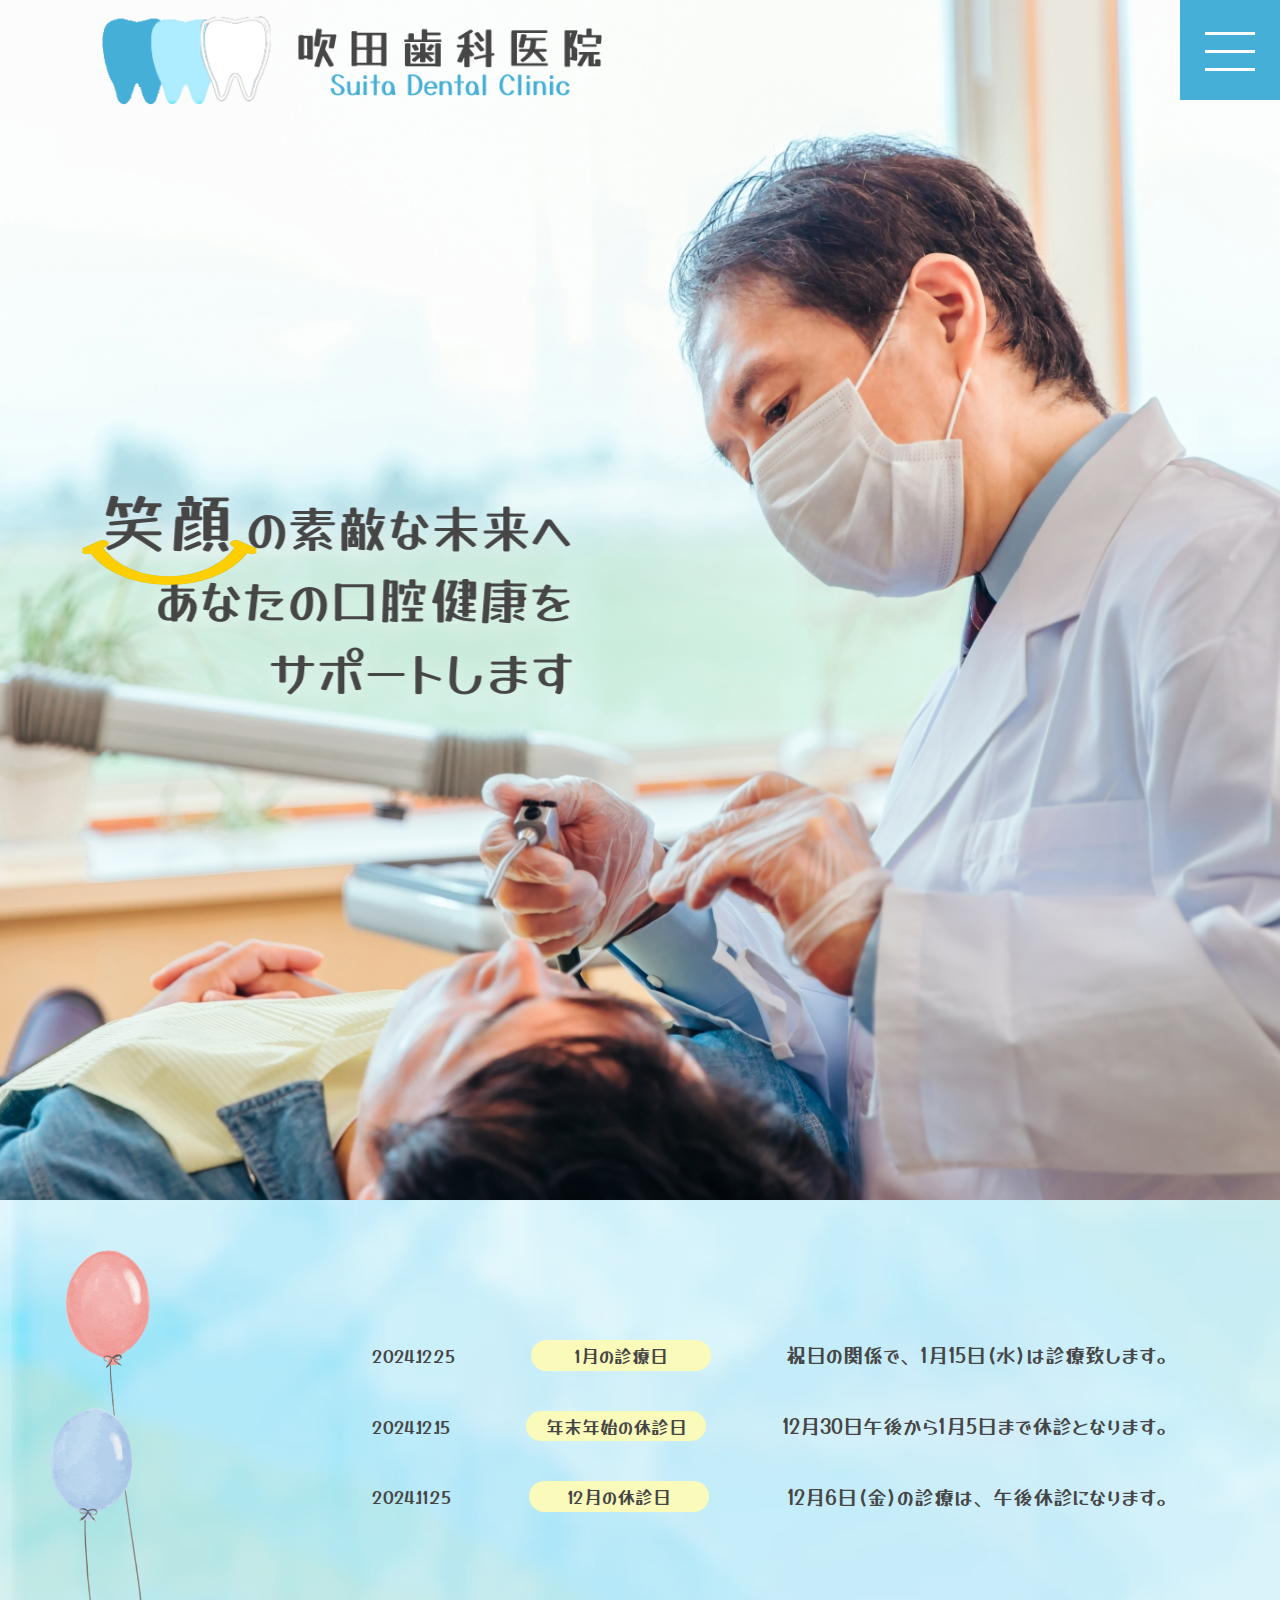
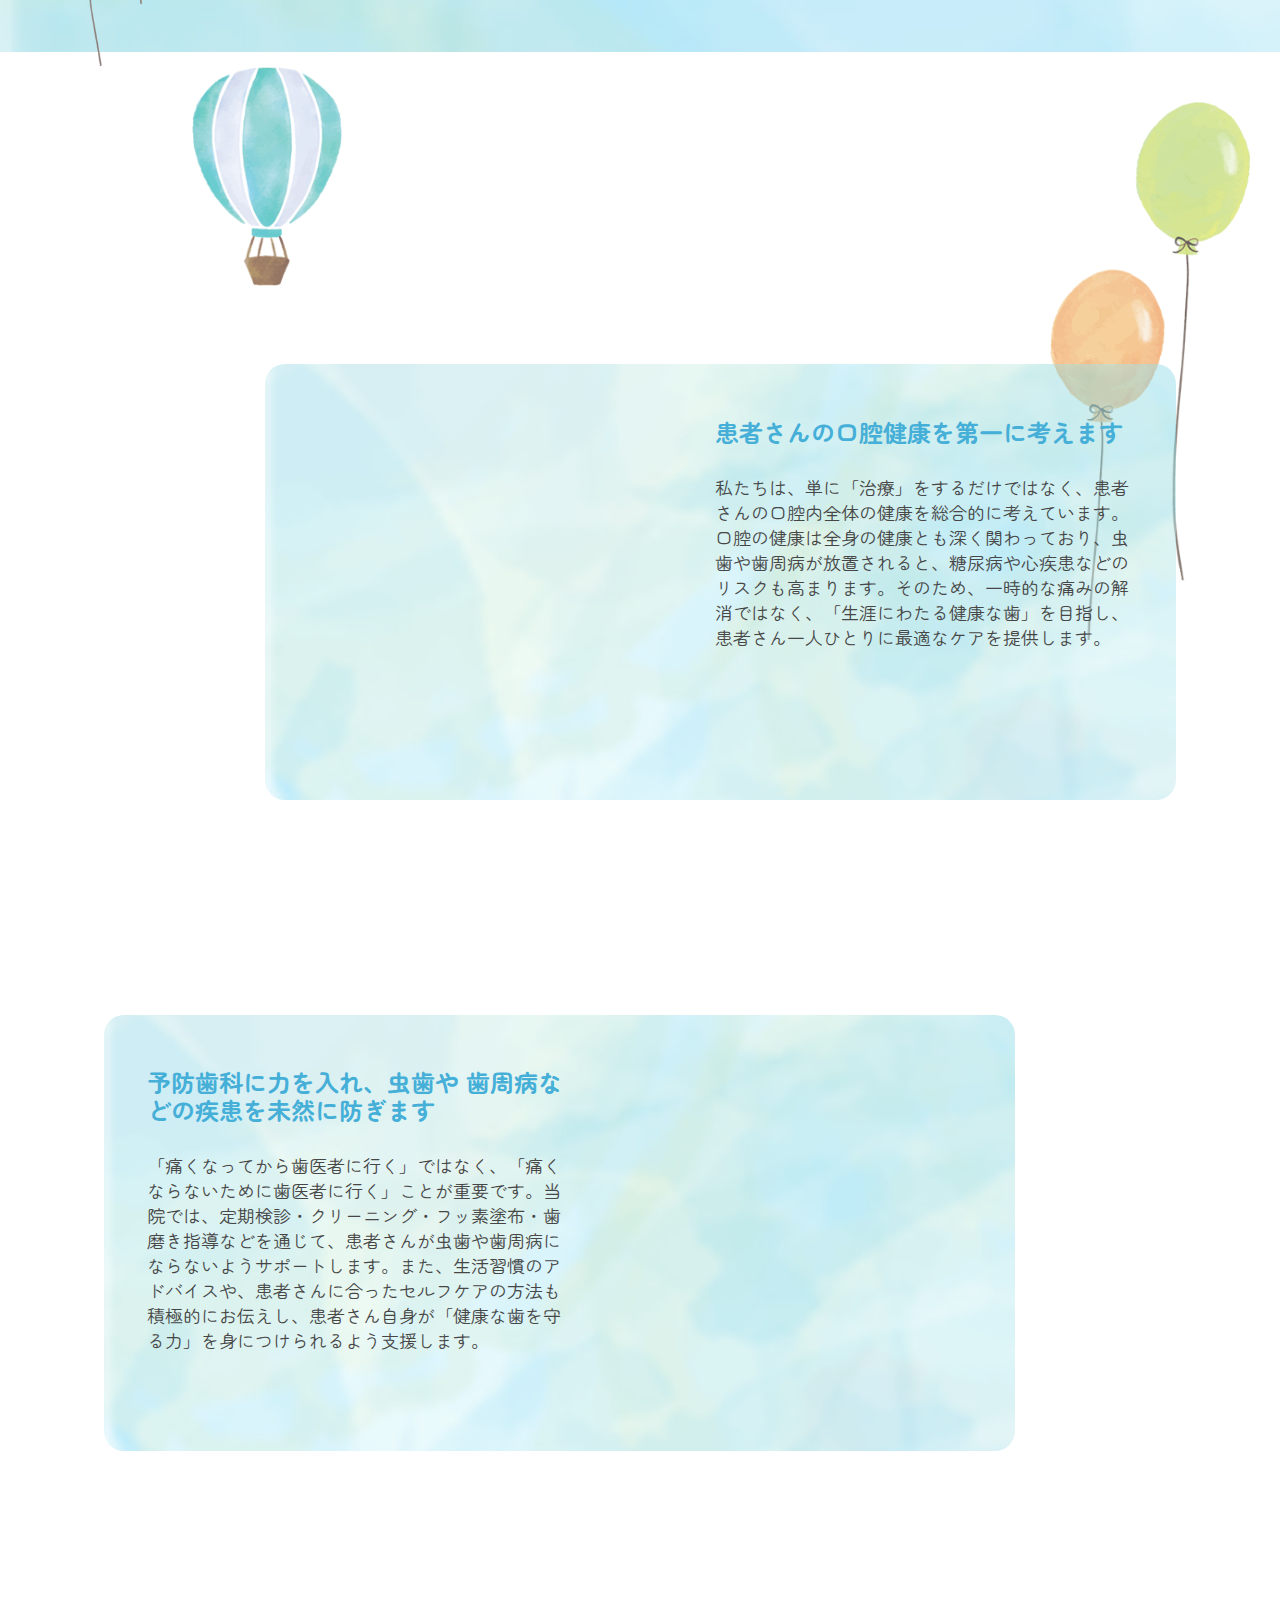
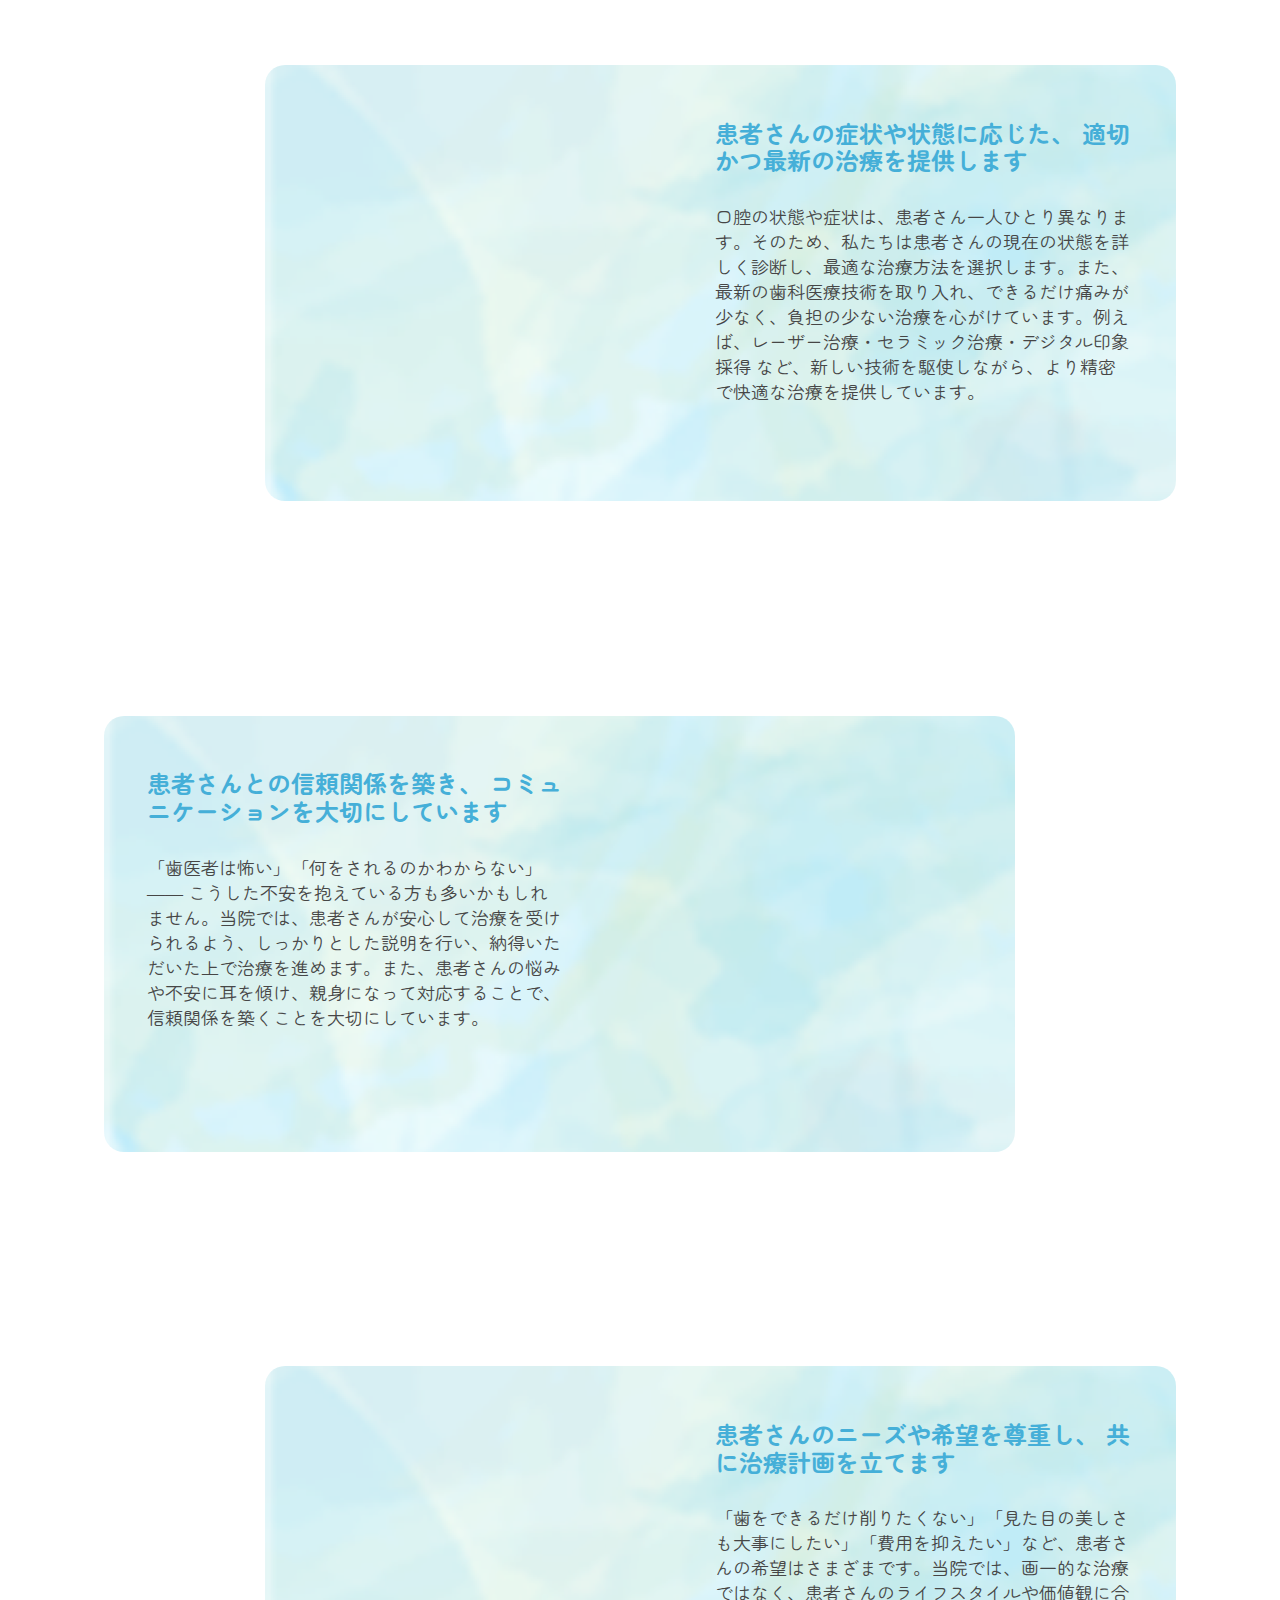
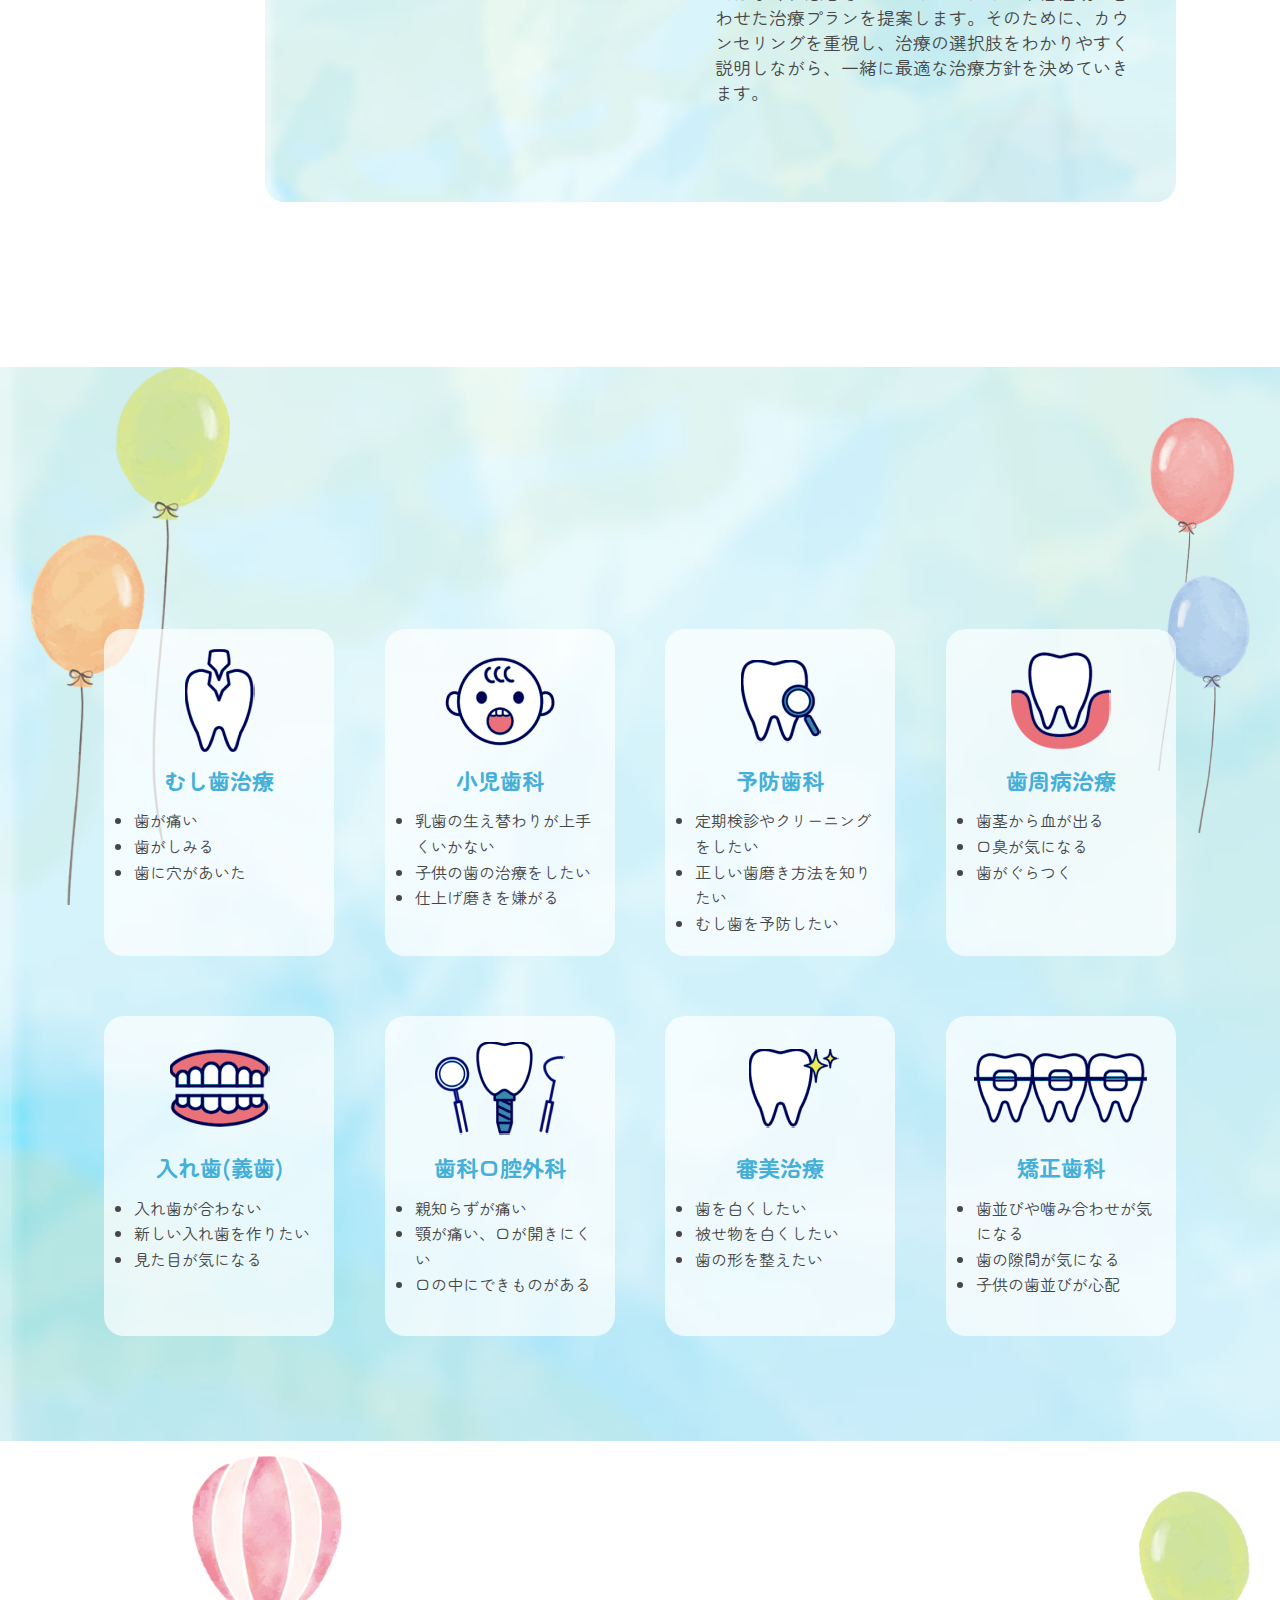
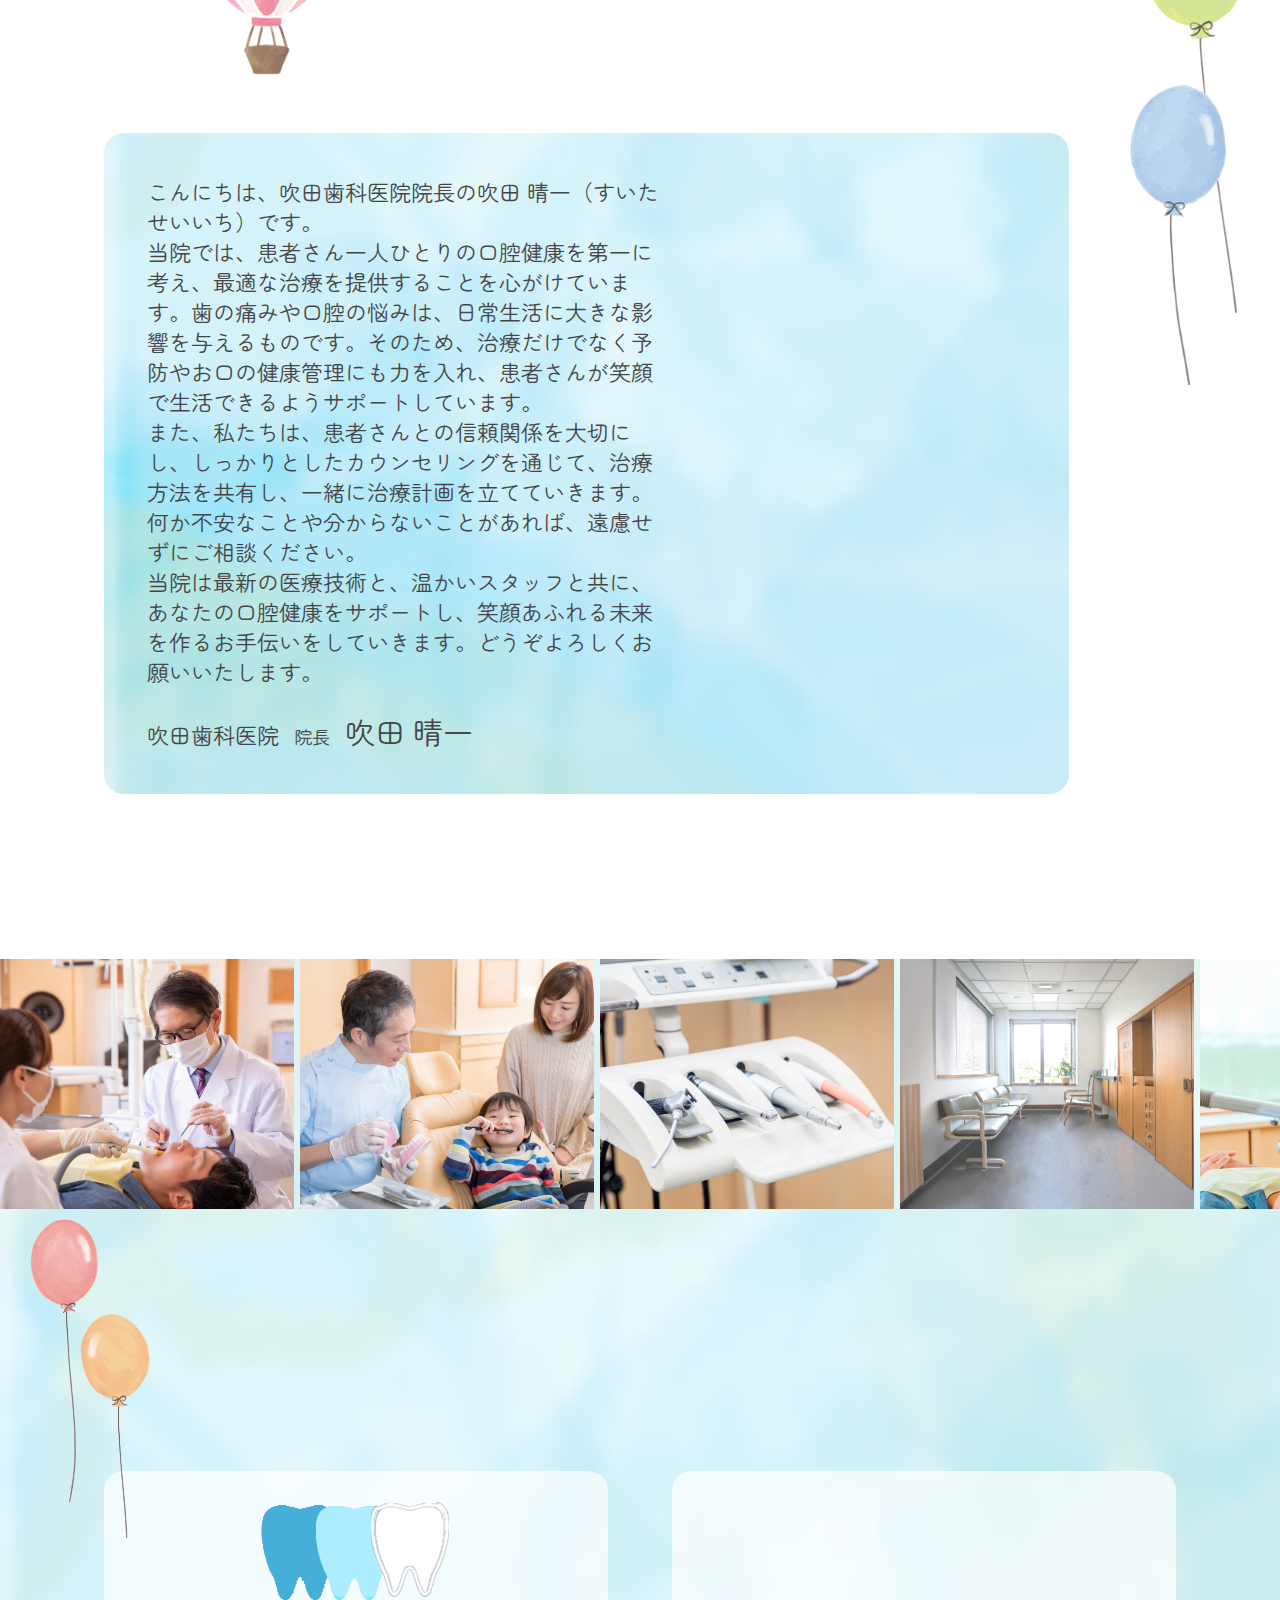
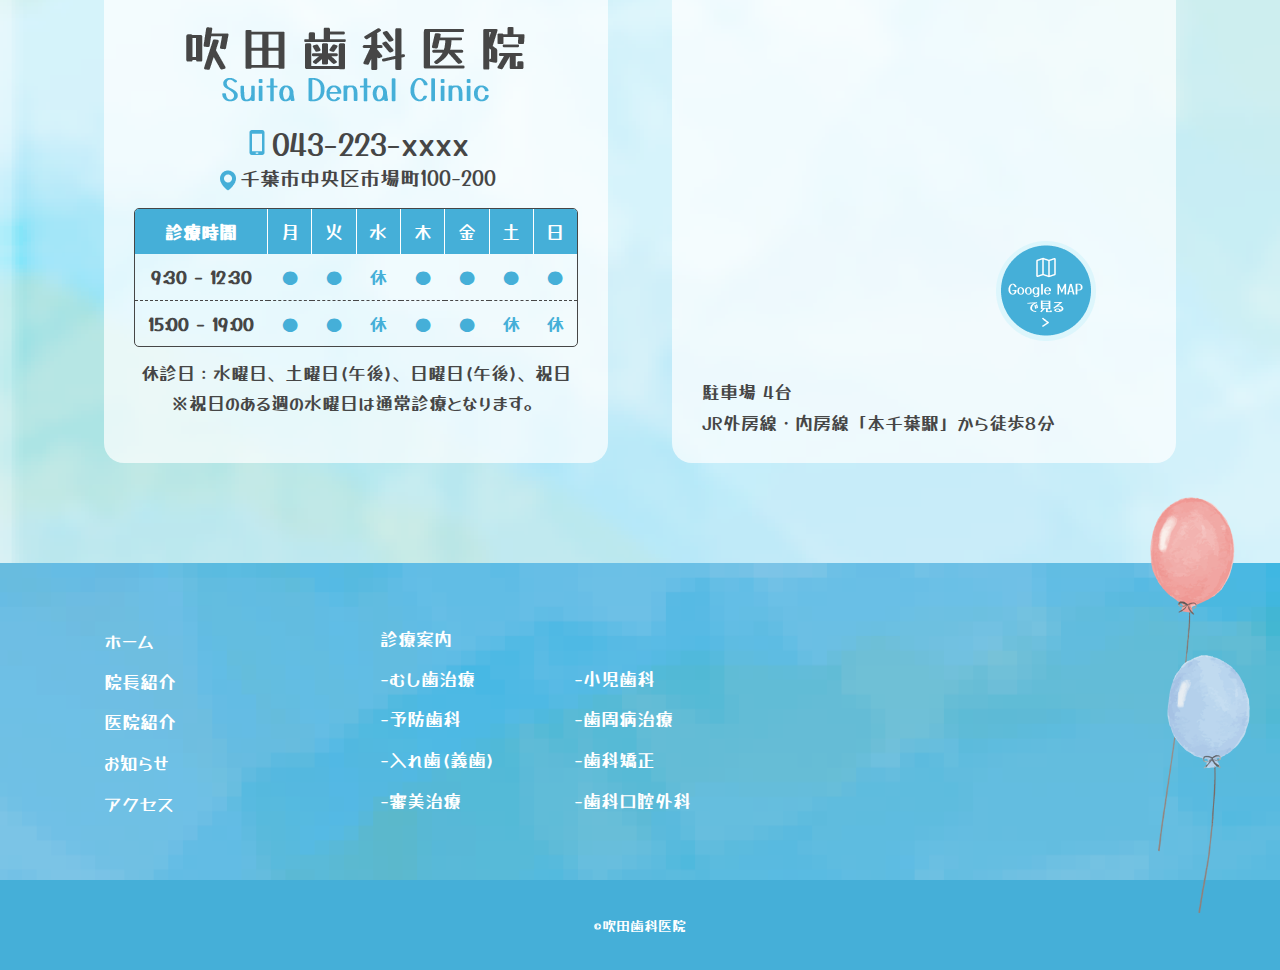
==== suita-dentalclinic_scss/index.html @ 87d57a5e "fist add" ====
<!DOCTYPE html>
<html lang="ja">
  <head>
    <meta charset="UTF-8" />
    <meta name="viewport" content="width=device-width, initial-scale=1.0" />
    <meta
      name="description"
      content="吹田歯科医院は千葉県千葉市中央区にある歯科医院です。皆様の「かかりつけ歯医者」として、患者様に寄り添った治療のご提供、丁寧な治療説明を心掛けております。予防にも力を入れておりますので、歯に関するお悩みをぜひご相談ください。"
    />
    <title>吹田歯科医院</title>
    <meta name="twitter:card" content="summary" />
    <meta name="twitter:site" content="@nuykmk" />
    <meta property="og:url" content="ページのURL" />
    <meta property="og:title" content="ページのタイトル" />
    <meta property="og:description" content="ページの説明文" />
    <meta property="og:image" content="画像のURL" />
    <link rel="shortcut icon" href="img/favicon.ico" />
    <link rel="preconnect" href="https://fonts.googleapis.com" />
    <link rel="preconnect" href="https://fonts.gstatic.com" crossorigin />
    <link
      href="https://fonts.googleapis.com/css2?family=Josefin+Sans:ital,wght@0,100..700;1,100..700&family=Noto+Sans+JP:wght@100..900&family=Roboto:ital,wdth,wght@0,75..100,100..900;1,75..100,100..900&family=Source+Code+Pro:ital,wght@0,200..900;1,200..900&family=Yusei+Magic&family=Zen+Maru+Gothic:wght@300;400;500;700;900&family=Zen+Old+Mincho:wght@400;500;600;700;900&display=swap"
      rel="stylesheet"
    />
    <link rel="stylesheet" href="css/reset.css" />
    <link rel="stylesheet" href="css/style.css" />
  </head>

  <body>
    <header id="header" class="header">
      <div class="slideshow__container">
        <div class="slide slide__1 active"></div>
        <div class="slide slide__2"></div>
        <div class="slide slide__3"></div>
        <div class="slide slide__4"></div>
        <!-- ナビゲーションメニュー -->
        <div class="header__nav">
          <h1 class="header__logo">
            <img src="img/mv_logo.png" alt="吹田歯科医院" />
          </h1>
          <nav class="menu">
            <button id="menu" class="header__menu">
              <img src="img/bgi_menu.png" alt="ナビゲーション開く" />
            </button>
            <div class="hamburger">
              <span></span>
              <span></span>
              <span></span>
            </div>
            <ul class="nav__list">
              <li>
                <a href="#header"
                  >ホーム
                  <p class="nav__lead">Home</p></a
                >
              </li>
              <li>
                <a href="#greeting"
                  >院長紹介
                  <p class="nav__lead">Doctor</p></a
                >
              </li>
              <li>
                <a href="#feature"
                  >医院紹介
                  <p class="nav__lead">Feature</p></a
                >
              </li>
              <li>
                <a href="#medical"
                  >診療案内
                  <p class="nav__lead">Medical</p></a
                >
              </li>
              <li>
                <a href="#news"
                  >お知らせ
                  <p class="nav__lead">News</p></a
                >
              </li>
              <li>
                <a href="#access"
                  >アクセス
                  <p class="nav__lead">Access</p></a
                >
              </li>
              <li>
                <a class="nav__tel" href="#access"
                  ><img
                    src="img/gridicons_phone_white.png"
                    alt=""
                  />043-223-xxxx</a
                >
              </li>
              <li>
                <a href="#access"
                  ><img
                    src="img/bxs_map_white.png"
                    alt=""
                  />千葉市中央区市場町100-200</a
                >
              </li>
            </ul>
          </nav>
        </div>
        <h2 class="catchphrase"><img src="img/mv_catchcopy.png" alt="" /></h2>
      </div>
    </header>
    <main class="main">
      <section id="news" class="news">
        <div class="news__contents wrapper flex__item">
          <div class="news__title scroll_fadein slideup">
            <h3 class="heading">News</h3>
            <p class="lead">お知らせ</p>
          </div>
          <ul class="news__list">
            <li>
              <span>2024.12.25</span>
              <em class="news__category">1月の診療日</em>
              <p class="news__text">
                祝日の関係で、1月15日(水)は診療致します。
              </p>
            </li>
            <li>
              <span>2024.12.15</span>
              <em class="news__category">年末年始の休診日</em>
              <p class="news__text">
                12月30日午後から1月5日まで休診となります。
              </p>
            </li>
            <li>
              <span>2024.11.25</span>
              <em class="news__category">12月の休診日</em>
              <p class="news__text">
                12月6日(金)の診療は、午後休診になります。
              </p>
            </li>
          </ul>
        </div>
        <div class="balloon balloon_1">
          <img src="img/balloon_7.png" alt="風船" />
        </div>
      </section>
      <!-- Feature -->
      <section id="feature" class="feature">
        <div class="feature__contents wrapper">
          <div class="title scroll_fadein slideup">
            <h3 class="heading">Feature</h3>
            <p class="lead">吹田歯科医院の特徴</p>
          </div>
          <div class="feature__item feature__item--left">
            <div class="feature__img scroll_fadein slideleft">
              <img src="img/feature_1.jpg" alt="" />
            </div>
            <div>
              <div class="feature__box">
                <h4 class="item__title">患者さんの口腔健康を第一に考えます</h4>
                <p class="item__text">
                  私たちは、単に「治療」をするだけではなく、患者さんの口腔内全体の健康を総合的に考えています。口腔の健康は全身の健康とも深く関わっており、虫歯や歯周病が放置されると、糖尿病や心疾患などのリスクも高まります。そのため、一時的な痛みの解消ではなく、「生涯にわたる健康な歯」を目指し、患者さん一人ひとりに最適なケアを提供します。
                </p>
              </div>
            </div>
          </div>
          <div class="feature__item feature__item--right">
            <div class="feature__img scroll_fadein slideright">
              <img src="img/feature_2.jpg" alt="" />
            </div>
            <div>
              <div class="feature__box feature__box--right">
                <h4 class="item__title">
                  予防歯科に力を入れ、虫歯や 歯周病などの疾患を未然に防ぎます
                </h4>
                <p class="item__text">
                  「痛くなってから歯医者に行く」ではなく、「痛くならないために歯医者に行く」ことが重要です。当院では、定期検診・クリーニング・フッ素塗布・歯磨き指導などを通じて、患者さんが虫歯や歯周病にならないようサポートします。また、生活習慣のアドバイスや、患者さんに合ったセルフケアの方法も積極的にお伝えし、患者さん自身が「健康な歯を守る力」を身につけられるよう支援します。
                </p>
              </div>
            </div>
          </div>
          <div class="feature__item feature__item--left">
            <div class="feature__img scroll_fadein slideleft">
              <img src="img/feature_3.jpg" alt="" />
            </div>
            <div>
              <div class="feature__box">
                <h4 class="item__title">
                  患者さんの症状や状態に応じた、 適切かつ最新の治療を提供します
                </h4>
                <p class="item__text">
                  口腔の状態や症状は、患者さん一人ひとり異なります。そのため、私たちは患者さんの現在の状態を詳しく診断し、最適な治療方法を選択します。また、最新の歯科医療技術を取り入れ、できるだけ痛みが少なく、負担の少ない治療を心がけています。例えば、レーザー治療・セラミック治療・デジタル印象採得
                  など、新しい技術を駆使しながら、より精密で快適な治療を提供しています。
                </p>
              </div>
            </div>
          </div>
          <div class="feature__item feature__item--right">
            <div class="feature__img scroll_fadein slideright">
              <img src="img/feature_4.jpg" alt="" />
            </div>
            <div>
              <div class="feature__box feature__box--right">
                <h4 class="item__title">
                  患者さんとの信頼関係を築き、
                  コミュニケーションを大切にしています
                </h4>
                <p class="item__text">
                  「歯医者は怖い」「何をされるのかわからない」――
                  こうした不安を抱えている方も多いかもしれません。当院では、患者さんが安心して治療を受けられるよう、しっかりとした説明を行い、納得いただいた上で治療を進めます。また、患者さんの悩みや不安に耳を傾け、親身になって対応することで、信頼関係を築くことを大切にしています。
                </p>
              </div>
            </div>
          </div>
          <div class="feature__item feature__item--left">
            <div class="feature__img scroll_fadein slideleft">
              <img src="img/feature_5.jpg" alt="" />
            </div>
            <div>
              <div class="feature__box">
                <h4 class="item__title">
                  患者さんのニーズや希望を尊重し、 共に治療計画を立てます
                </h4>
                <p class="item__text">
                  「歯をできるだけ削りたくない」「見た目の美しさも大事にしたい」「費用を抑えたい」など、患者さんの希望はさまざまです。当院では、画一的な治療ではなく、患者さんのライフスタイルや価値観に合わせた治療プランを提案します。そのために、カウンセリングを重視し、治療の選択肢をわかりやすく説明しながら、一緒に最適な治療方針を決めていきます。
                </p>
              </div>
            </div>
          </div>
        </div>
        <div class="balloon balloon_2">
          <img src="img/balloon_4.png" alt="風船" />
        </div>

        <div class="floating">
          <img src="img/balloon_3.png" alt="風船" />
        </div>
      </section>
      <!-- Medical -->
      <section id="medical" class="medical">
        <div class="medical__contents wrapper">
          <div class="title scroll_fadein slideup">
            <h3 class="heading">Medical</h3>
            <p class="lead">診療案内</p>
          </div>
          <ul class="medical__list">
            <li class="medical__item">
              <div class="medical__item__img">
                <img src="img/medical_icon_1.png" alt="" />
              </div>
              <h4 class="medical__item__title">むし歯治療</h4>
              <div class="medical__item__text">
                <ul class="medical__item__list">
                  <li>︎歯が痛い</li>
                  <li>歯がしみる</li>
                  <li>歯に穴があいた</li>
                </ul>
              </div>
            </li>
            <li class="medical__item">
              <div class="medical__item__img">
                <img src="img/medical_icon_2.png" alt="" />
              </div>
              <h4 class="medical__item__title">小児歯科</h4>
              <div class="medical__item__text">
                <ul class="medical__item__list">
                  <li>乳歯の生え替わりが上手くいかない</li>
                  <li>︎子供の歯の治療をしたい</li>
                  <li>仕上げ磨きを嫌がる</li>
                </ul>
              </div>
            </li>
            <li class="medical__item">
              <div class="medical__item__img">
                <img src="img/medical_icon_3.png" alt="" />
              </div>
              <h4 class="medical__item__title">予防歯科</h4>
              <div class="medical__item__text">
                <ul class="medical__item__list">
                  <li>定期検診やクリーニングをしたい</li>
                  <li>正しい歯磨き方法を知りたい</li>
                  <li>むし歯を予防したい</li>
                </ul>
              </div>
            </li>
            <li class="medical__item">
              <div class="medical__item__img">
                <img src="img/medical_icon_4.png" alt="" />
              </div>
              <h4 class="medical__item__title">歯周病治療</h4>
              <div class="medical__item__text">
                <ul class="medical__item__list">
                  <li>︎歯茎から血が出る</li>
                  <li>口臭が気になる</li>
                  <li>歯がぐらつく</li>
                </ul>
              </div>
            </li>
            <li class="medical__item">
              <div class="medical__item__img">
                <img src="img/medical_icon_5.png" alt="" />
              </div>
              <h4 class="medical__item__title">入れ歯(義歯)</h4>
              <div class="medical__item__text">
                <ul class="medical__item__list">
                  <li>︎入れ歯が合わない</li>
                  <li>新しい入れ歯を作りたい</li>
                  <li>見た目が気になる</li>
                </ul>
              </div>
            </li>
            <li class="medical__item">
              <div class="medical__item__img">
                <img src="img/medical_icon_6.png" alt="" />
              </div>
              <h4 class="medical__item__title">歯科口腔外科</h4>
              <div class="medical__item__text">
                <ul class="medical__item__list">
                  <li>︎親知らずが痛い</li>
                  <li>顎が痛い、口が開きにくい</li>
                  <li>口の中にできものがある</li>
                </ul>
              </div>
            </li>
            <li class="medical__item">
              <div class="medical__item__img">
                <img src="img/medical_icon_7.png" alt="" />
              </div>
              <h4 class="medical__item__title">審美治療</h4>
              <div class="medical__item__text">
                <ul class="medical__item__list">
                  <li>歯を白くしたい</li>
                  <li>被せ物を白くしたい</li>
                  <li>歯の形を整えたい</li>
                </ul>
              </div>
            </li>
            <li class="medical__item">
              <div class="medical__item__img">
                <img src="img/medical_icon_8.png" alt="" />
              </div>
              <h4 class="medical__item__title">矯正歯科</h4>
              <div class="medical__item__text">
                <ul class="medical__item__list">
                  <li>歯並びや噛み合わせが気になる</li>
                  <li>歯の隙間が気になる</li>
                  <li>子供の歯並びが心配</li>
                </ul>
              </div>
            </li>
          </ul>
        </div>
        <div class="balloon balloon_3">
          <img src="img/balloon_4.png" alt="風船" />
        </div>
        <div class="balloon balloon_4">
          <img src="img/balloon_5.png" alt="風船" />
        </div>
        <!-- <div class="balloon balloon_4_stop">
          <img src="img/balloon_5.png" alt="風船" />
        </div> -->
      </section>

      <!-- Greeting -->
      <section id="greeting" class="greeting">
        <div class="greeting__contents wrapper">
          <div class="title scroll_fadein slideup">
            <h3 class="heading">Greeting</h3>
            <p class="lead">ご挨拶</p>
          </div>
          <div class="greeting__item flex__item">
            <div>
              <div class="greeting__textbox">
                <p class="greeting__text">
                  こんにちは、吹田歯科医院院長の吹田
                  晴一（すいたせいいち）です。
                  <br />当院では、患者さん一人ひとりの口腔健康を第一に考え、最適な治療を提供することを心がけています。歯の痛みや口腔の悩みは、日常生活に大きな影響を与えるものです。そのため、治療だけでなく予防やお口の健康管理にも力を入れ、患者さんが笑顔で生活できるようサポートしています。<br />
                  また、私たちは、患者さんとの信頼関係を大切にし、しっかりとしたカウンセリングを通じて、治療方法を共有し、一緒に治療計画を立てていきます。何か不安なことや分からないことがあれば、遠慮せずにご相談ください。<br />
                  当院は最新の医療技術と、温かいスタッフと共に、あなたの口腔健康をサポートし、笑顔あふれる未来を作るお手伝いをしていきます。どうぞよろしくお願いいたします。
                </p>
                <p class="greeting__name">
                  <span class="greeting__name__clinic">吹田歯科医院</span
                  ><span class="greeting__name__carr">院長</span>吹田 晴一
                </p>
              </div>
            </div>

            <div class="greeting__img scroll_fadein slideright">
              <img src="img/doctor.jpg" alt="" />
            </div>
          </div>
        </div>

        <div class="balloon balloon_5">
          <img src="img/balloon_8.png" alt="風船" />
        </div>

        <div class="floating">
          <img src="img/balloon_2.png" alt="風船" />
        </div>
      </section>

      <!-- scroll -->
      <section id="scroll" class="scroll">
        <div class="scroll__container">
          <div class="scroll__item">
            <img src="img/feature_1.jpg" alt="Slide 1" />
          </div>
          <div class="scroll__item">
            <img src="img/feature_2.jpg" alt="Slide 2" />
          </div>
          <div class="scroll__item">
            <img src="img/feature_3.jpg" alt="Slide 3" />
          </div>
          <div class="scroll__item">
            <img src="img/mv_waiting-room.jpg" alt="Slide 4" />
          </div>
          <div class="scroll__item">
            <img src="img/feature_4.jpg" alt="Slide 5" />
          </div>
          <div class="scroll__item">
            <img src="img/feature_5.jpg" alt="Slide 6" />
          </div>

          <div class="scroll__item">
            <img src="img/feature_1.jpg" alt="Slide 1" />
          </div>
          <div class="scroll__item">
            <img src="img/feature_2.jpg" alt="Slide 2" />
          </div>
          <div class="scroll__item">
            <img src="img/feature_3.jpg" alt="Slide 3" />
          </div>
          <div class="scroll__item">
            <img src="img/mv_waiting-room.jpg" alt="Slide 4" />
          </div>
          <div class="scroll__item">
            <img src="img/feature_4.jpg" alt="Slide 5" />
          </div>
          <div class="scroll__item">
            <img src="img/feature_5.jpg" alt="Slide 6" />
          </div>
        </div>
      </section>

      <!-- Access -->
      <section id="access" class="access">
        <div class="access__contents wrapper">
          <div class="title scroll_fadein slideup">
            <h3 class="heading">Access</h3>
            <p class="lead">アクセス</p>
          </div>
          <div class="access__flex flex__item">
            <div class="access__item__left">
              <div class="access__logo">
                <img src="img/access_logo.png" alt="ロゴ" />
              </div>
              <address class="access__address">
                <p class="tel">
                  <img src="img/gridicons_phone.png" alt="" />043-223-xxxx
                </p>
                <p class="address">
                  <img src="img/bxs_map.png" alt="" />千葉市中央区市場町100-200
                </p>
              </address>
              <div class="schedule">
                <div class="schedule__contents">
                  <div class="table__wrapper">
                    <table class="schedule__table">
                      <tbody>
                        <tr>
                          <th>診療時間</th>
                          <td>月</td>
                          <td>火</td>
                          <td>水</td>
                          <td>木</td>
                          <td>金</td>
                          <td>土</td>
                          <td>日</td>
                        </tr>
                        <tr>
                          <th>9:30 - 12:30</th>
                          <td>●</td>
                          <td>●</td>
                          <td>休</td>
                          <td>●</td>
                          <td>●</td>
                          <td>●</td>
                          <td>●</td>
                        </tr>
                        <tr>
                          <th>15:00 - 19:00</th>
                          <td>●</td>
                          <td>●</td>
                          <td>休</td>
                          <td>●</td>
                          <td>●</td>
                          <td>休</td>
                          <td>休</td>
                        </tr>
                      </tbody>
                    </table>
                  </div>
                  <div class="schedule__note">
                    <p>休診日：水曜日、土曜日(午後)、日曜日(午後)、祝日</p>
                    <p>※祝日のある週の水曜日は通常診療となります。</p>
                  </div>
                </div>
              </div>
            </div>
            <div class="access__item__right">
              <div class="access__mapArea">
                <div class="access__map">
                  <iframe
                    src="https://www.google.com/maps/embed?pb=!1m18!1m12!1m3!1d1621.9729880771342!2d140.12400695470623!3d35.60439918133789!2m3!1f0!2f0!3f0!3m2!1i1024!2i768!4f13.1!3m3!1m2!1s0x60229b34320c1583%3A0x5efc7579c49b9929!2z44CSMjYwLTA4NTUg5Y2D6JGJ55yM5Y2D6JGJ5biC5Lit5aSu5Yy65biC5aC055S677yZ4oiS77yR77yY!5e0!3m2!1sja!2sjp!4v1739325968442!5m2!1sja!2sjp"
                    width="490"
                    height="450"
                    style="border: 0"
                    allowfullscreen=""
                    loading="lazy"
                    referrerpolicy="no-referrer-when-downgrade"
                  ></iframe>
                </div>
                <div class="access__map__btn">
                  <a href="https://maps.app.goo.gl/w9WUBMceiUctBLUJ7">
                    <img src="img/map_btn.png" alt="" />
                  </a>
                </div>
              </div>
              <ul class="access__guide">
                <li>駐車場 4台</li>
                <li>JR外房線・内房線「本千葉駅」から徒歩8分</li>
              </ul>
            </div>
          </div>
        </div>

        <div class="balloon balloon_6">
          <img src="img/balloon_9.png" alt="風船" />
        </div>
        <div class="balloon balloon_7">
          <img src="img/balloon_5.png" alt="風船" />
        </div>
      </section>
    </main>

    <!-- footer -->
    <footer id="footer" class="footer">
      <div class="footer__nav">
        <div class="wrapper">
          <div class="footer__flex__item flex__item">
            <ul class="footer__nav__left">
              <li>
                <a href="#header">ホーム</a>
              </li>
              <li>
                <a href="#greeting">院長紹介</a>
              </li>
              <li>
                <a href="#feature">医院紹介</a>
              </li>
              <li>
                <a href="#news">お知らせ</a>
              </li>
              <li>
                <a href="#access">アクセス</a>
              </li>
            </ul>

            <ul class="footer__nav__medical">
              <li class="footer__nav__medical_item">
                <p>
                  <a href="#medical">診療案内</a>
                </p>
                <ul class="footer__nav__medical__list">
                  <li>
                    <a href="#medical">-むし歯治療</a>
                  </li>
                  <li>
                    <a href="#medical">-小児歯科</a>
                  </li>

                  <li>
                    <a href="#medical">-予防歯科</a>
                  </li>
                  <li>
                    <a href="#medical">-歯周病治療</a>
                  </li>
                  <li>
                    <a href="#medical">-入れ歯(義歯)</a>
                  </li>
                  <li>
                    <a href="#medical">-歯科矯正</a>
                  </li>
                  <li>
                    <a href="#medical">-審美治療</a>
                  </li>
                  <li>
                    <a href="#medical">-歯科口腔外科</a>
                  </li>
                </ul>
              </li>
            </ul>
          </div>
        </div>
      </div>
      <div class="footer__end">
        <div class="wrapper">
          <p class="copy">&copy;吹田歯科医院</p>
        </div>
      </div>
    </footer>
    <script src="https://code.jquery.com/jquery-3.6.0.min.js"></script>
    <script src="js/animation.js"></script>
  </body>
</html>
---- suita-dentalclinic_scss/css/style.css ----
@charset "UTF-8";
img {
  max-width: 100%;
}

html {
  font-size: 62.5%; /* 1rem = 10px */
}

body {
  font-family: "Zen Maru Gothic", serif;
  color: #464646;
}
body p {
  line-height: 3rem;
}

.title {
  font-family: "Yusei Magic", serif;
  text-align: center;
  padding-top: 70px;
  padding-bottom: 70px;
  position: relative;
  z-index: 500;
}

.heading {
  color: #45afd8;
  font-size: 8rem;
}

.lead {
  /* color: #464646; */
  font-size: 2.4rem;
}

.flex__item {
  display: flex;
  justify-content: space-between;
}

.wrapper {
  max-width: 1200px;
  margin: 0 auto;
  padding: 0 5%;
}

.header__nav {
  display: flex;
  justify-content: space-between;
  position: relative;
  z-index: 10000;
}

.header__logo {
  padding-top: 15px;
  padding-left: 8%;
  width: 80%;
  position: absolute;
}

.header__logo img {
  width: 500px;
}

/*                   */
/* nav               */
/*                   */
.menu {
  position: fixed;
  top: 0;
  right: -100%;
  /* right: 0; */
  width: 50%;
  height: 1200px;
  background-image: url(../img/bgi_hamburger.png);
  background-repeat: no-repeat;
  text-align: center;
  transition: right 0.3s ease; /* スライドインのアニメーション */
  z-index: 10000;
}

.header__menu {
  position: fixed;
  right: 0;
  top: 0;
  z-index: 1000;
}

/* メニューが開いているとき */
.menu.open {
  right: 0;
}

.hamburger {
  position: fixed;
  top: 17px;
  right: 25px;
  width: 50px;
  /* cursor: pointer; */
  z-index: 10000;
}

.hamburger span {
  color: #fff;
  display: block;
  height: 3px;
  width: 100%;
  background-color: #fff;
  margin: 15px 0;
  /* transition: 0.4s; */
}

/* バツ印に変化するスタイル */
.hamburger.active span:nth-child(1) {
  transform: rotate(45deg) translate(10px, 10px);
}

.hamburger.active span:nth-child(2) {
  opacity: 0;
}

.hamburger.active span:nth-child(3) {
  transform: rotate(-45deg) translate(16px, -16px);
}

/* メニューリストのスタイル */
.nav__list {
  margin: 25% auto;
}

.nav__list a {
  color: #fff;
  font-family: "Yusei Magic", serif;
  font-size: 3.2rem;
}

.nav__list li:nth-child(6) p {
  padding-bottom: 100px;
}
.nav__list li:nth-child(7) {
  padding-bottom: 25px;
}
.nav__list li:nth-child(7) a {
  font-size: 3.6rem;
}
.nav__list li:nth-child(8) a {
  font-size: 2rem;
  color: #464646;
}

.nav__lead {
  color: #464646;
  font-size: 1.8rem;
  padding-top: 5px;
  padding-bottom: 30px;
}

.nav__list p {
  color: #464646;
  font-size: 1.8rem;
  /* padding-top: 15px; */
}

.nav__tel {
  margin: 15px 0;
}

/* MV */
.catchphrase {
  position: absolute;
  top: 50%;
  left: 10%;
  transform: translate(-10%, -50%);
  z-index: 20;
}

.slide__1 {
  background-image: url(../img/mv_slide_1.jpg);
  background-size: cover;
  background-repeat: no-repeat;
  background-position: center top;
  height: 1200px;
}

.slide__2 {
  background-image: url(../img/mv_slide_2.jpg);
  background-size: cover;
  background-repeat: no-repeat;
  background-position: 70% top;
  height: 1200px;
}

.slide__3 {
  background-image: url(../img/mv_slide_3.jpg);
  background-size: cover;
  background-repeat: no-repeat;
  background-position: center top;
  height: 1200px;
}

.slide__4 {
  background-image: url(../img/mv_slide_5.jpg);
  background-size: cover;
  background-repeat: no-repeat;
  background-position: left top;
  height: 1200px;
}

/* mvスライドショー */
.slideshow__container {
  position: relative;
  width: 100%;
  height: 1200px;
  /* max-width: 1100px; */
  margin: auto;
  overflow: hidden;
}

.slide {
  position: absolute;
  top: 0;
  left: 0;
  width: 100%;
  height: 1200px;
  opacity: 0;
  visibility: visible; /* 常に表示状態（opacityで表示・非表示を制御） */
  transition: opacity 2s ease-in-out; /* opacity の遷移 */
}

.active {
  opacity: 1; /* 表示中のスライド */
  /* visibility: visible; */
  transition: opacity 2s ease-in-out; /* 透明度の遷移 */
}

/* NEWS */
.news {
  background-image: url(../img/bgi_suisai2.png);
  background-repeat: no-repeat;
  background-position: left bottom;
  position: relative;
}

.news__title {
  font-family: "Yusei Magic", serif;
  text-align: center;
  position: relative;
  z-index: 500;
}

.news__contents {
  align-items: center;
  padding-top: 140px;
  padding-bottom: 140px;
}

.news__list {
  font-family: "Yusei Magic", serif;
  width: 75%;
  position: relative;
  z-index: 500;
}
.news__list li {
  display: flex;
  justify-content: space-between;
  gap: 5%;
  align-items: center;
  padding-bottom: 40px;
}
.news__list li:last-of-type {
  padding-bottom: 0;
}
.news__list span {
  font-size: 1.8rem;
}
.news__list em {
  font-size: 1.8rem;
  font-style: normal;
  background-color: #fafabb;
  width: 180px;
  padding: 5px 5px;
  border-radius: 20px;
  /* margin: 0 10%; */
  text-align: center;
}
.news__list p {
  font-size: 2rem;
}

/* Feature */
.feature {
  position: relative;
  z-index: 5;
}

.feature__item {
  display: flex;
  position: relative;
  margin-bottom: 50px;
}

.feature__item--right {
  flex-direction: row-reverse;
}

.item__title {
  color: #45afd8;
  font-size: 2.4rem;
  padding-bottom: 30px;
  font-weight: bold;
}

.item__text {
  /* color: #464646; */
  font-size: 1.8rem;
  line-height: 2.5rem;
}

.feature__box {
  background-image: url(../img/bgi_suisai2_small.png);
  border-radius: 20px;
  width: 85%;
  height: auto;
  min-height: 436px;
  max-height: 440px;
  padding: 5% 4% 5% 42%;
  position: absolute;
  right: 0;
  top: 50px;
  z-index: 5;
}

.box {
  z-index: 5;
}

.feature__box--right {
  padding: 5% 42% 5% 4%;
  left: 0;
}

.feature__img {
  width: 54%;
  height: auto;
  -o-object-fit: cover;
     object-fit: cover;
  overflow: hidden;
  z-index: 6;
  padding-bottom: 20%;
}
.feature__img img {
  border-radius: 20px;
  z-index: 20;
  position: relative;
}

/* Medical */
.medical__item__title {
  color: #45afd8;
  font-size: 2.2rem;
  padding: 15px 0;
  font-weight: bold;
}

.medical__item__text {
  /* color: #464646; */
  font-size: 1.6rem;
  display: flex;
  justify-content: left;
}

.medical {
  position: relative;
  background-image: url(../img/bgi_suisai2.png);
  background-repeat: no-repeat;
  background-position: left bottom;
  height: auto;
}

.medical__list {
  display: flex;
  flex-wrap: wrap;
  justify-content: space-between;
  text-align: center;
  gap: 60px 1%;
  padding-bottom: 105px;
  position: relative;
  z-index: 7;
}

.medical__item {
  background-color: rgba(255, 255, 255, 0.7);
  border-radius: 20px;
  width: 230px;
  /* min-width: 100px;
  max-width: 250px; */
  min-height: 320px;
  padding: 20px 15px;
}

.medical__item__list {
  text-align: left;
  list-style-type: disc;
  padding-left: 15px;
  line-height: 1.6;
}

.greeting {
  position: relative;
}

.greeting__item {
  display: flex;
  position: relative;
  z-index: 5;
  margin-bottom: 50px;
}

.greeting__textbox {
  background-image: url(../img/bgi_suisai2.png);
  background-position: left bottom;
  border-radius: 20px;
  width: 90%;
  height: auto;
  min-height: 436px;
  padding: 4% 38% 4% 4%;
  position: absolute;
  left: 0;
  top: 30px;
  z-index: 1;
}
.greeting__textbox .greeting__text {
  font-size: 2.2rem;
  padding-bottom: 30px;
}
.greeting__textbox .greeting__name {
  font-size: 3rem;
}
.greeting__textbox .greeting__name .greeting__name__clinic {
  font-size: 2.2rem;
  padding-right: 15px;
}
.greeting__textbox .greeting__name .greeting__name__carr {
  font-size: 1.8rem;
  padding-right: 15px;
}

.greeting__img {
  -o-object-fit: cover;
     object-fit: cover;
  overflow: hidden;
  z-index: 2;
  margin-bottom: 200px;
  position: relative;
  right: 0;
  width: 45%;
}
.greeting__img img {
  width: 100%;
  height: 606px;
  -o-object-fit: cover;
     object-fit: cover;
  -o-object-position: 90% 0;
     object-position: 90% 0;
  border-radius: 20px;
}

.scroll {
  position: relative;
  width: 100%;
  overflow: hidden; /* スライド外の画像は隠す */
  margin: auto;
  white-space: nowrap;
  background-image: url(../img/bgi_suisai2.png);
}

.scroll__container {
  display: flex;
  width: 200%;
  animation: scroll 30s linear infinite; /* 横スクロールアニメーション */
}

.scroll__item {
  flex: 0 0 auto; /*横並びに固定*/
  width: 300px;
}

.scroll__item img {
  width: 98%;
  height: 250px;
  -o-object-fit: cover;
     object-fit: cover;
}

/* scrollアニメーション */
@keyframes scroll {
  0% {
    transform: translateX(0);
  }
  100% {
    transform: translateX(-50%);
  }
}
.access {
  position: relative;
  background-image: url(../img/bgi_suisai2.png);
  background-position: left bottom;
  font-family: "Yusei Magic", serif;
  text-align: center;
  padding-bottom: 100px;
}
.access .access__flex {
  gap: 3%;
}

.access__item__left,
.access__item__right {
  background-color: rgba(255, 255, 255, 0.7);
  border-radius: 20px;
  padding: 30px;
  width: 47%;
}

.access__item__left .access__logo img {
  padding-bottom: 25px;
}
.access__item__left .access__address .tel {
  font-size: 3rem;
  padding-bottom: 5px;
}
.access__item__left .access__address .address {
  font-size: 2rem;
  padding-bottom: 15px;
}

.table__wrapper {
  border: #464646 1px solid;
  border-radius: 5px;
  overflow: hidden;
}

.schedule__table {
  width: 100%;
  font-size: 1.8rem;
  line-height: 1.4;
  text-align: center;
}
.schedule__table tr:nth-child(1) {
  background-color: #45afd8;
  color: #fff;
}
.schedule__table tr:nth-child(1) th,
.schedule__table tr:nth-child(1) td {
  border-right: #fff 1px solid;
}
.schedule__table tr:nth-child(1) th:last-child,
.schedule__table tr:nth-child(1) td:last-child {
  border-right: none;
}
.schedule__table tr:nth-child(2) td {
  color: #45afd8;
}
.schedule__table tr:nth-child(3) {
  border-top: #464646 1px dashed;
}
.schedule__table tr:nth-child(3) td {
  color: #45afd8;
}
.schedule__table th {
  width: 30%;
  text-align: center;
  padding: 10px 0;
}
.schedule__table td {
  padding: 10px 0;
}

.schedule__note {
  font-size: 1.8rem;
  padding-top: 10px;
}

.access__item__right {
  position: relative;
  z-index: 8;
}
.access__item__right .access__mapArea {
  position: relative;
}
.access__item__right .access__mapArea .access__map {
  width: 100%;
}
.access__item__right .access__mapArea .access__map iframe {
  width: 100%;
}
.access__item__right .access__mapArea .access__map__btn {
  position: absolute;
  right: 50px;
  bottom: 10px;
}
.access__item__right .access__guide {
  padding-top: 30px;
  font-size: 1.8rem;
  text-align: left;
}
.access__item__right .access__guide li {
  padding-bottom: 10px;
}
.access__item__right .access__guide li:last-child {
  padding-bottom: 0;
}

.footer {
  font-family: "Yusei Magic", serif;
  color: #fff;
}
.footer .footer__nav {
  font-size: 1.8rem;
  background-image: url(../img/bgi_suisai3.png);
  background-position: top left;
  background-repeat: no-repeat;
  padding: 60px 0;
}
.footer .footer__end {
  background-color: #45afd8;
  font-size: 1.4rem;
  text-align: center;
  padding: 30px 0;
}

.footer__flex__item {
  justify-content: space-around;
  align-items: center;
}

.footer__nav__left {
  width: 22%;
}
.footer__nav__left li {
  margin-bottom: 20px;
}
.footer__nav__left li:last-of-type {
  margin-bottom: 0;
}

.footer__nav__medical {
  width: 78%;
  display: flex;
}

.footer__nav__medical_item {
  width: 50%;
  padding-left: 40px;
}
.footer__nav__medical_item p {
  margin-bottom: 15px;
}

.footer__nav__medical__list {
  display: flex;
  flex-wrap: wrap;
  gap: 10px;
}

.footer__nav__medical__list > li {
  min-width: calc((100% - 10px) / 2);
  margin-bottom: 10px;
}

.scroll_fadein {
  opacity: 0;
}

.fadein_animation_start {
  animation-name: fadein_animation;
  animation-delay: 0.3s;
  animation-duration: 1.5s;
  animation-fill-mode: both;
}

@keyframes fadein_animation {
  0% {
    opacity: 0;
  }
  100% {
    opacity: 1;
    transform: translate(0);
  }
}
.slideup {
  transform: translateY(50px);
}

.slidedown {
  transform: translateY(-50px);
}

.slideright {
  transform: translateX(100px);
}

.slideleft {
  transform: translateX(-100px);
}

@keyframes floatUpTop {
  from {
    transform: translateY(0);
  }
  to {
    transform: translateY(-1200px);
  }
}
@keyframes floatUpMiddle {
  from {
    transform: translateY(0);
  }
  to {
    transform: translateY(-2000px);
  }
}
@keyframes floatUpBottom {
  from {
    transform: translateY(0);
  }
  to {
    transform: translateY(-3500px);
  }
}
@keyframes fadeInOUt {
  0% {
    opacity: 0;
  }
  70% {
    opacity: 1;
  }
  100% {
    opacity: 0;
  }
}
.balloon_1 {
  position: absolute;
  width: 100px;
  top: 50px;
  left: 50px;
  z-index: 6;
  animation: 10s floatUpTop 4s ease-in-out infinite;
}

.balloon_2 {
  width: 200px;
  position: absolute;
  top: 50px;
  right: 30px;
  z-index: 4;
  animation: 15s floatUpMiddle 2s ease-in-out infinite;
}

.balloon_3 {
  width: 200px;
  position: absolute;
  top: 0;
  left: 30px;
  z-index: 2;
  animation: 20s floatUpBottom 0.5s ease-in-out infinite;
}

.balloon_4 {
  width: 100px;
  position: absolute;
  top: 50px;
  right: 30px;
  z-index: 2;
  animation: 30s floatUpBottom 1s ease-in-out infinite;
}

.balloon_5 {
  width: 120px;
  position: absolute;
  top: 50px;
  right: 30px;
  z-index: 6;
  animation: 30s floatUpBottom 1.5s ease-in-out infinite;
}

.balloon_6 {
  width: 120px;
  position: absolute;
  top: 10px;
  left: 30px;
  z-index: 6;
  animation: 25s floatUpMiddle 1s ease-in-out infinite;
}

.balloon_7 {
  width: 100px;
  position: absolute;
  bottom: -350px;
  right: 30px;
  z-index: 6;
  animation: 30s floatUpBottom 1.5s ease-in-out infinite;
}

@keyframes float {
  0% {
    transform: translateY(0);
  }
  50% {
    transform: translateY(20px);
  }
  100% {
    transform: translateY(0);
  }
}
.floating {
  animation: float 3s ease-in-out infinite;
  position: absolute;
  top: 15px;
  left: 15%;
  width: 150px;
  z-index: 2;
}/*# sourceMappingURL=style.css.map */
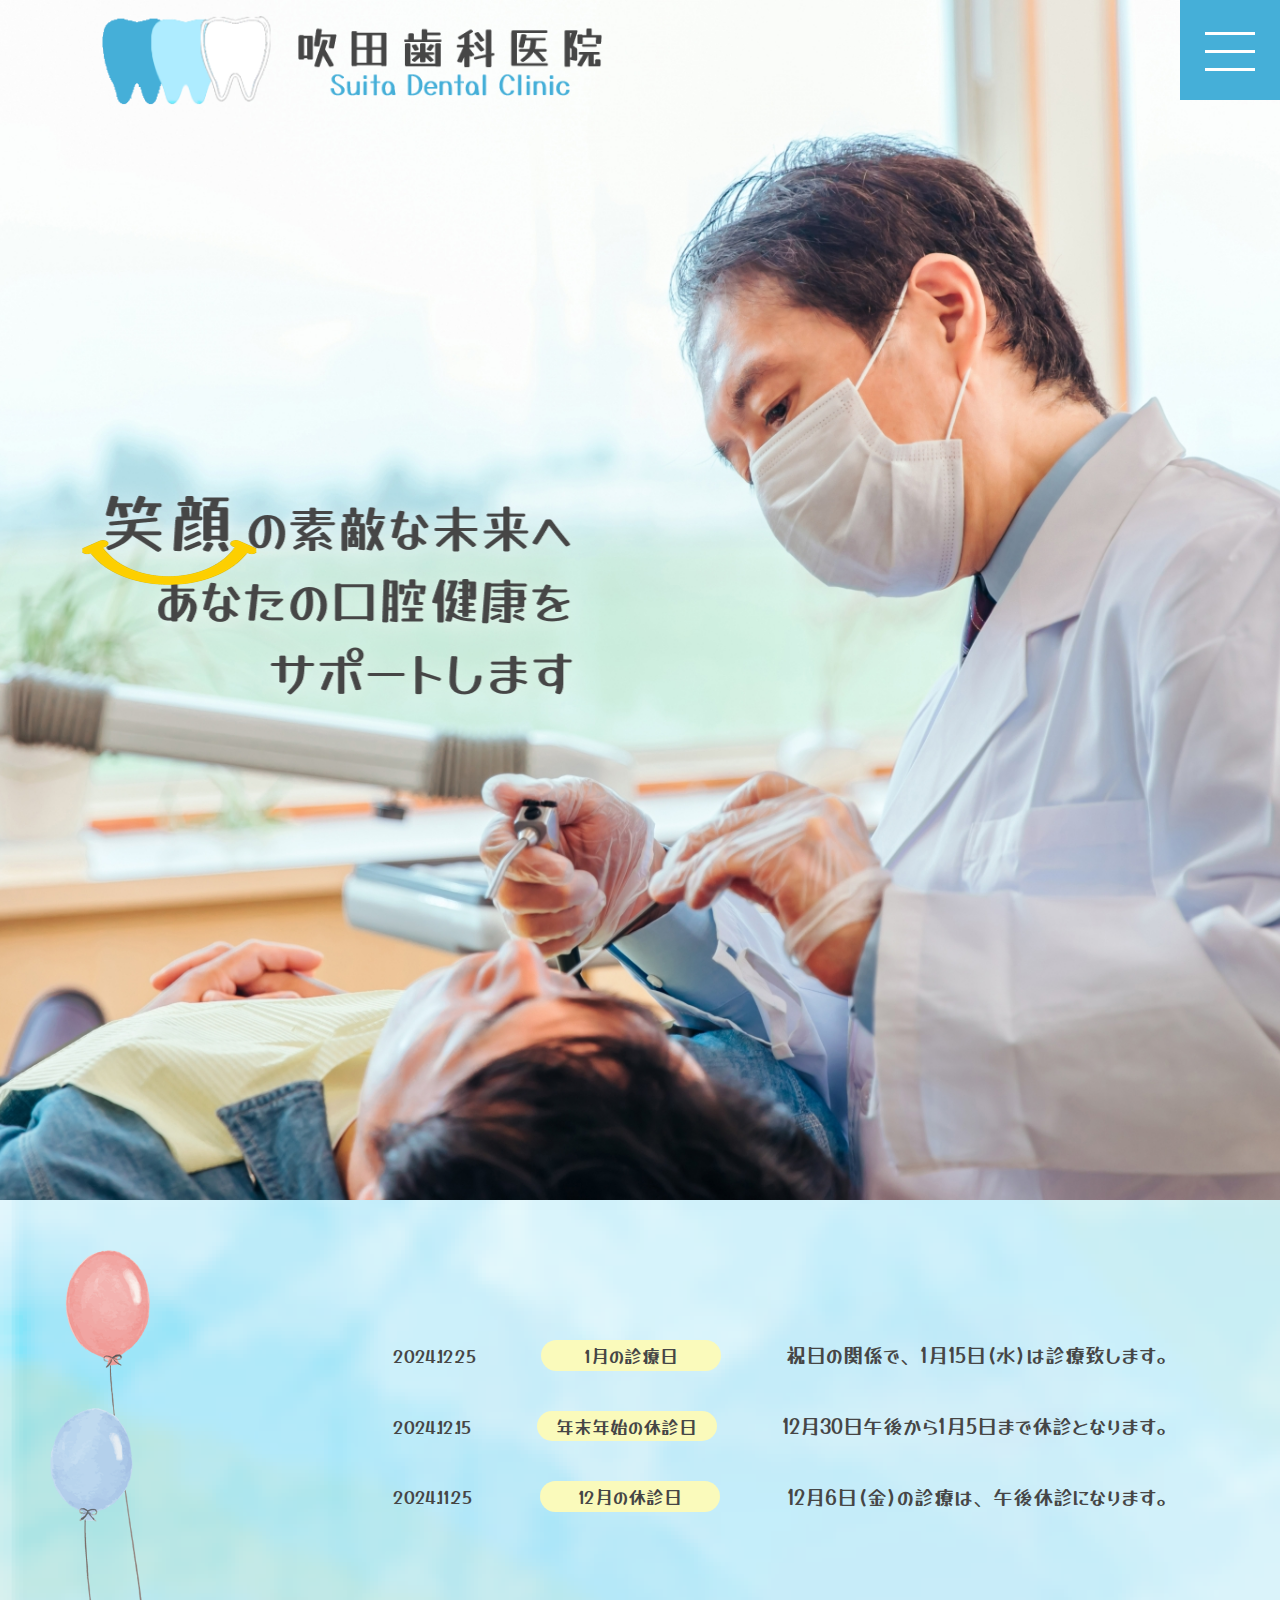
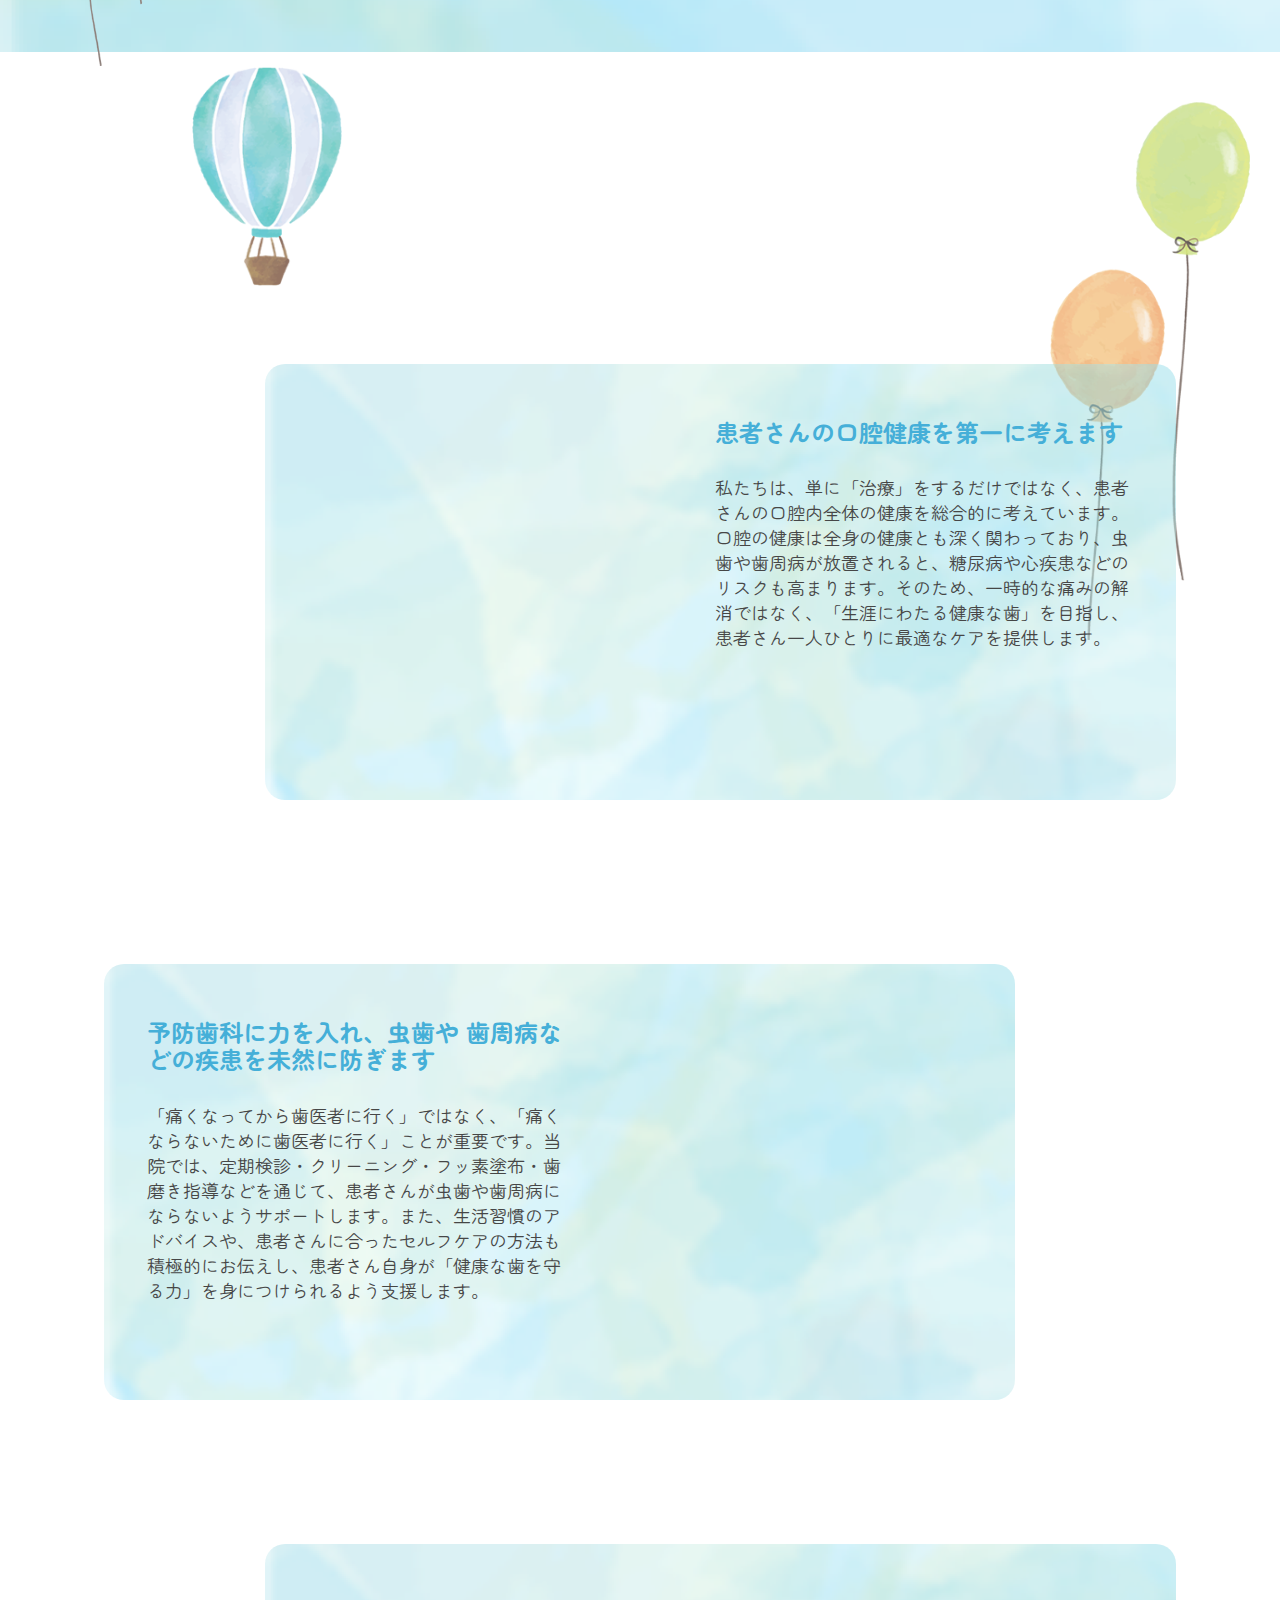
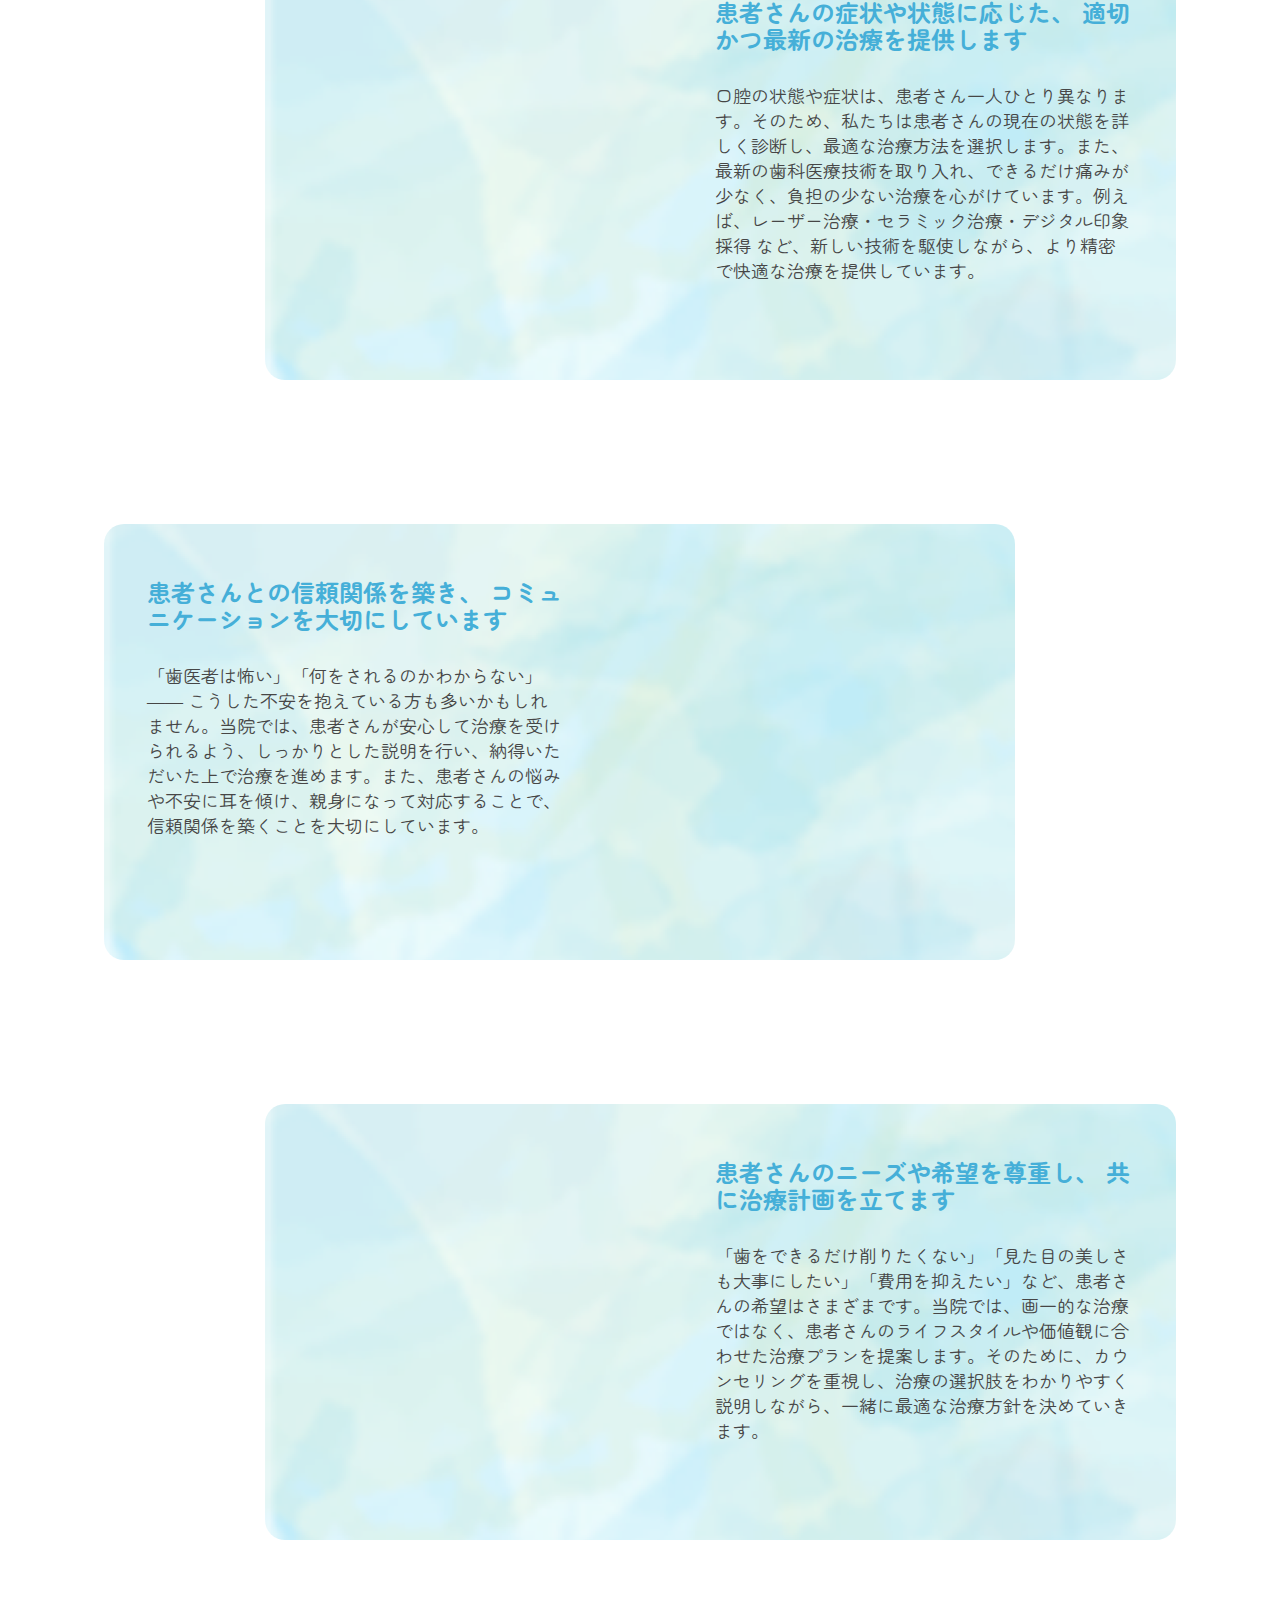
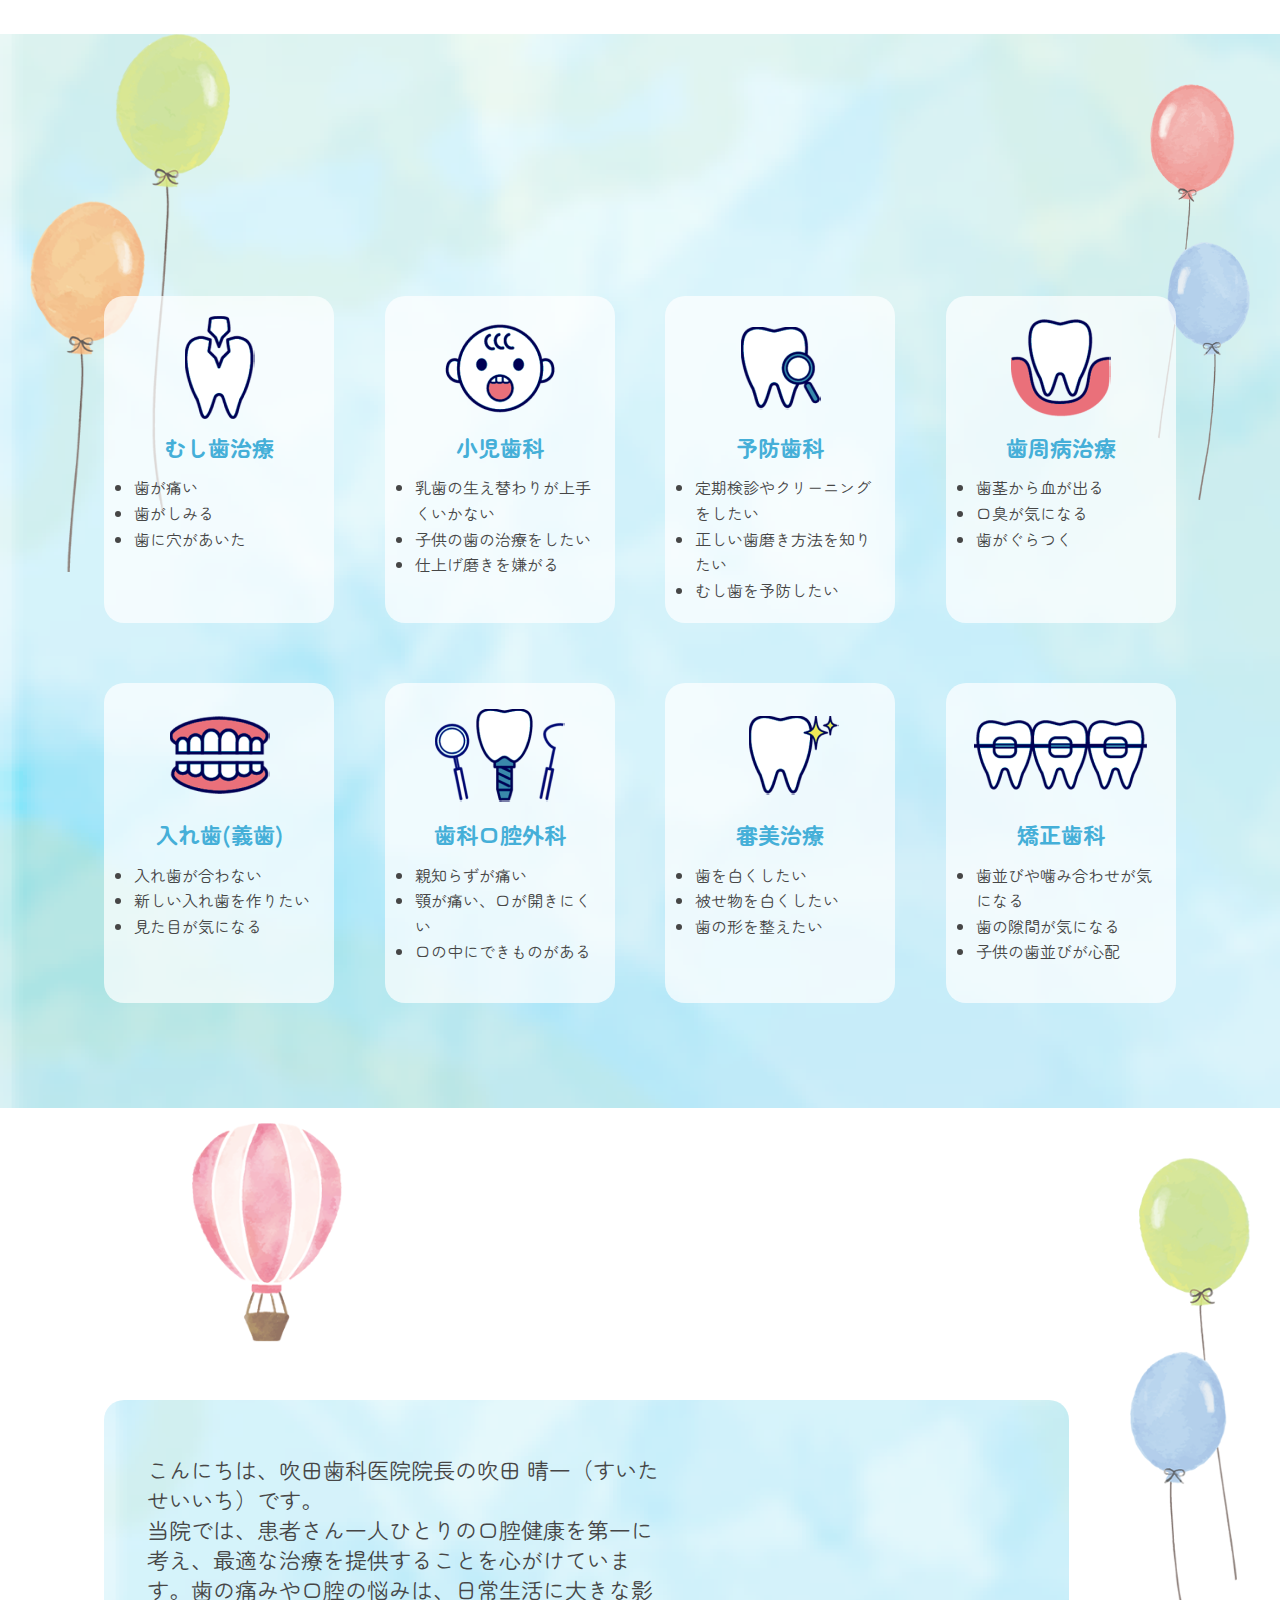
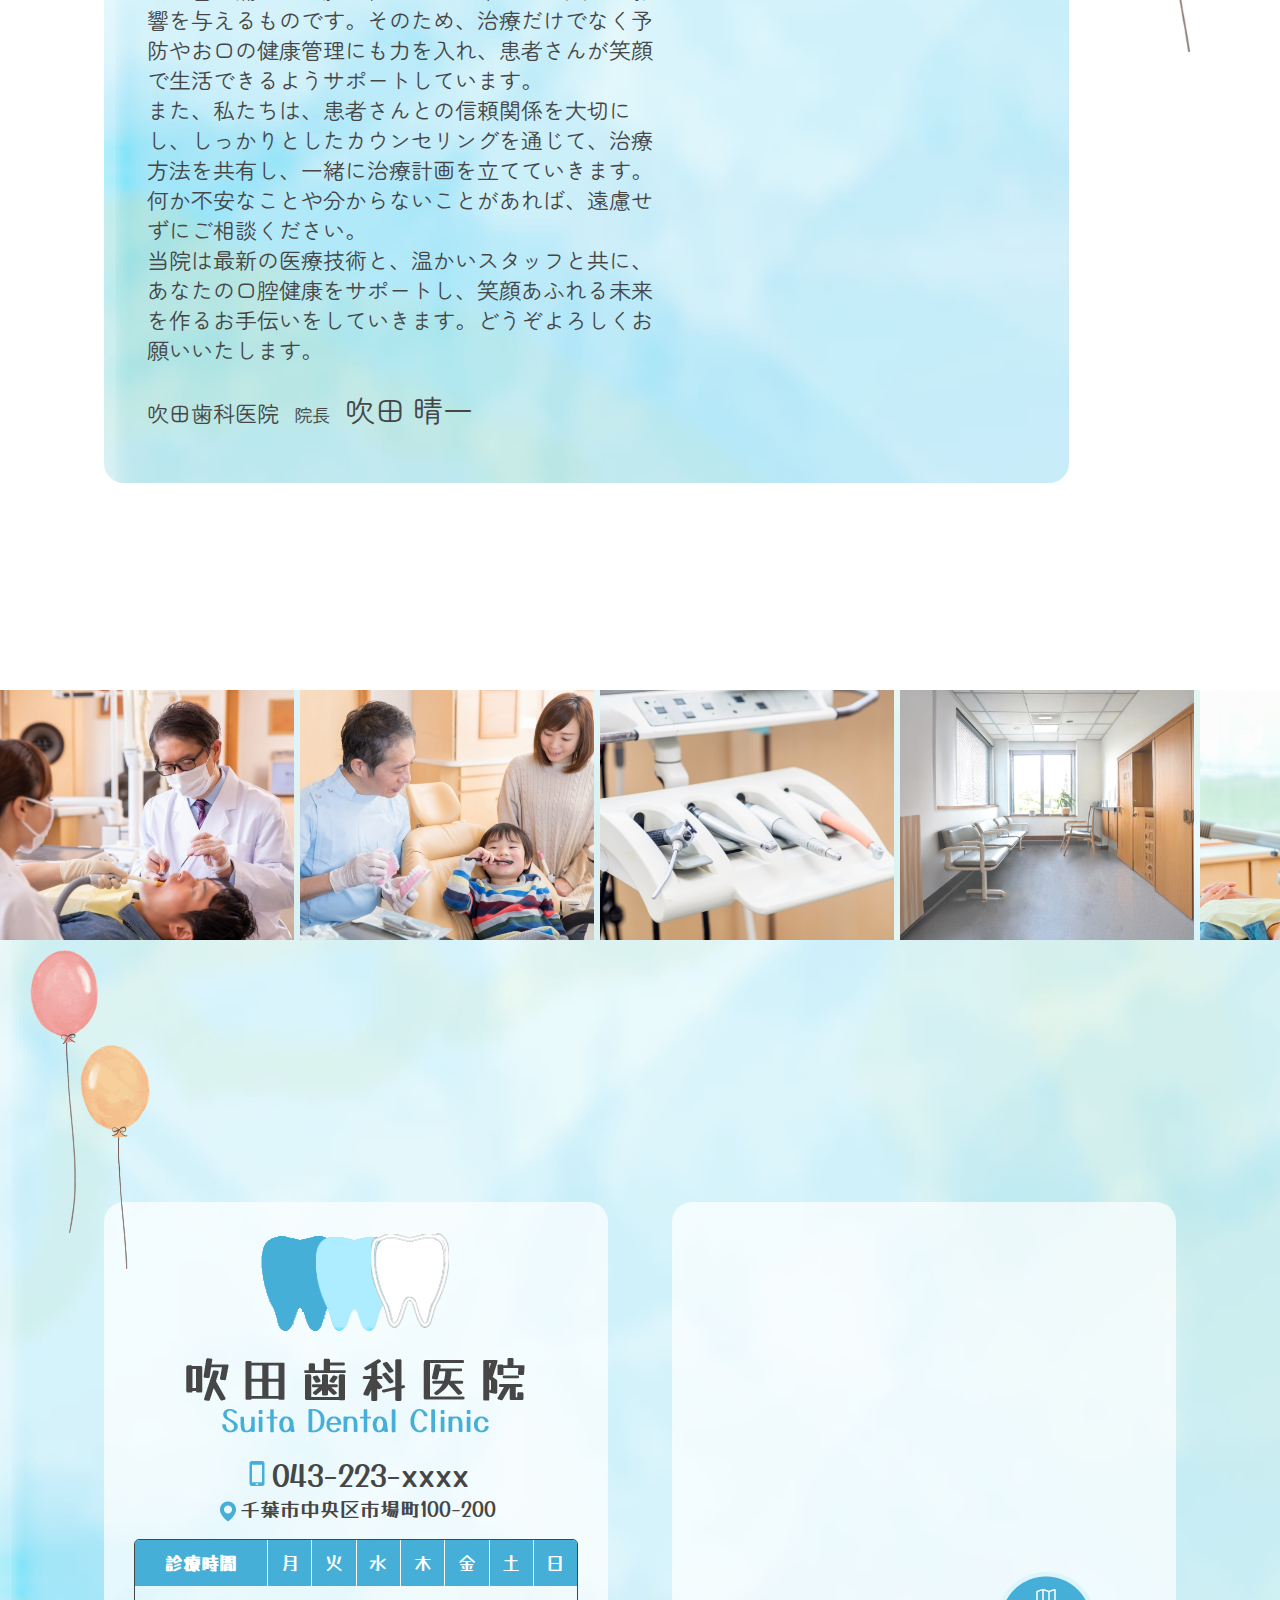
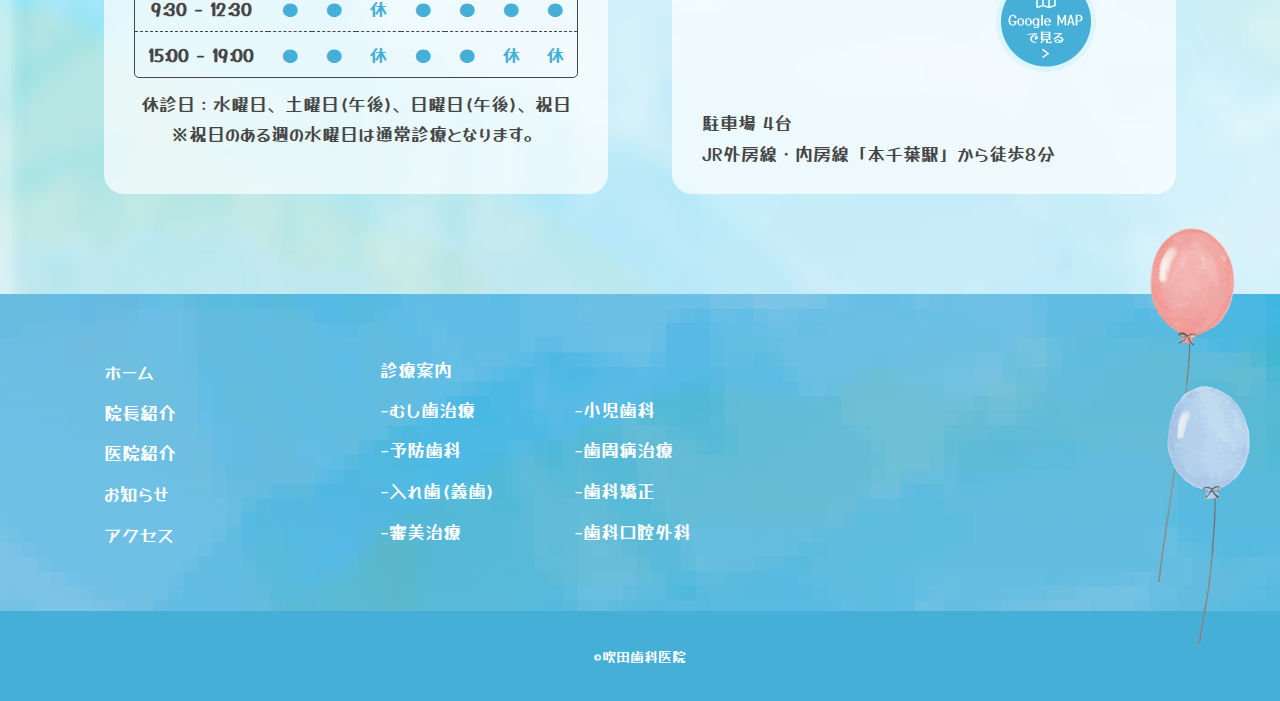
==== commit ebaa89ab: "add" ====
--- a/suita-dentalclinic_scss/index.html
+++ b/suita-dentalclinic_scss/index.html
@@ -108,7 +108,7 @@
     <main class="main">
       <section id="news" class="news">
         <div class="news__contents wrapper flex__item">
-          <div class="news__title scroll_fadein slideup">
+          <div class="news__title scroll_fadeIn slideUp">
             <h3 class="heading">News</h3>
             <p class="lead">お知らせ</p>
           </div>
@@ -143,12 +143,12 @@
       <!-- Feature -->
       <section id="feature" class="feature">
         <div class="feature__contents wrapper">
-          <div class="title scroll_fadein slideup">
+          <div class="title scroll_fadeIn slideUp">
             <h3 class="heading">Feature</h3>
             <p class="lead">吹田歯科医院の特徴</p>
           </div>
           <div class="feature__item feature__item--left">
-            <div class="feature__img scroll_fadein slideleft">
+            <div class="feature__img scroll_fadeIn slideLeft">
               <img src="img/feature_1.jpg" alt="" />
             </div>
             <div>
@@ -161,7 +161,7 @@
             </div>
           </div>
           <div class="feature__item feature__item--right">
-            <div class="feature__img scroll_fadein slideright">
+            <div class="feature__img scroll_fadeIn slideRight">
               <img src="img/feature_2.jpg" alt="" />
             </div>
             <div>
@@ -176,7 +176,7 @@
             </div>
           </div>
           <div class="feature__item feature__item--left">
-            <div class="feature__img scroll_fadein slideleft">
+            <div class="feature__img scroll_fadeIn slideLeft">
               <img src="img/feature_3.jpg" alt="" />
             </div>
             <div>
@@ -192,7 +192,7 @@
             </div>
           </div>
           <div class="feature__item feature__item--right">
-            <div class="feature__img scroll_fadein slideright">
+            <div class="feature__img scroll_fadeIn slideRight">
               <img src="img/feature_4.jpg" alt="" />
             </div>
             <div>
@@ -209,7 +209,7 @@
             </div>
           </div>
           <div class="feature__item feature__item--left">
-            <div class="feature__img scroll_fadein slideleft">
+            <div class="feature__img scroll_fadeIn slideLeft">
               <img src="img/feature_5.jpg" alt="" />
             </div>
             <div>
@@ -235,7 +235,7 @@
       <!-- Medical -->
       <section id="medical" class="medical">
         <div class="medical__contents wrapper">
-          <div class="title scroll_fadein slideup">
+          <div class="title scroll_fadeIn slideUp">
             <h3 class="heading">Medical</h3>
             <p class="lead">診療案内</p>
           </div>
@@ -360,7 +360,7 @@
       <!-- Greeting -->
       <section id="greeting" class="greeting">
         <div class="greeting__contents wrapper">
-          <div class="title scroll_fadein slideup">
+          <div class="title scroll_fadeIn slideUp">
             <h3 class="heading">Greeting</h3>
             <p class="lead">ご挨拶</p>
           </div>
@@ -381,7 +381,7 @@
               </div>
             </div>
 
-            <div class="greeting__img scroll_fadein slideright">
+            <div class="greeting__img scroll_fadeIn slideRight">
               <img src="img/doctor.jpg" alt="" />
             </div>
           </div>
@@ -442,7 +442,7 @@
       <!-- Access -->
       <section id="access" class="access">
         <div class="access__contents wrapper">
-          <div class="title scroll_fadein slideup">
+          <div class="title scroll_fadeIn slideUp">
             <h3 class="heading">Access</h3>
             <p class="lead">アクセス</p>
           </div>
--- a/suita-dentalclinic_scss/css/style.css
+++ b/suita-dentalclinic_scss/css/style.css
@@ -260,6 +260,7 @@
   width: 75%;
   position: relative;
   z-index: 500;
+  padding-left: 2%;
 }
 .news__list li {
   display: flex;
@@ -297,6 +298,10 @@
 .feature__item {
   display: flex;
   position: relative;
+  margin-bottom: 30px;
+  min-height: 550px;
+}
+.feature__item:nth-child(2) {
   margin-bottom: 50px;
 }
 
@@ -323,7 +328,7 @@
   width: 85%;
   height: auto;
   min-height: 436px;
-  max-height: 440px;
+  max-height: 500px;
   padding: 5% 4% 5% 42%;
   position: absolute;
   right: 0;
@@ -347,7 +352,6 @@
      object-fit: cover;
   overflow: hidden;
   z-index: 6;
-  padding-bottom: 20%;
 }
 .feature__img img {
   border-radius: 20px;
@@ -414,7 +418,8 @@
   display: flex;
   position: relative;
   z-index: 5;
-  margin-bottom: 50px;
+  margin-bottom: 20px;
+  min-height: 900px;
 }
 
 .greeting__textbox {
@@ -424,7 +429,7 @@
   width: 90%;
   height: auto;
   min-height: 436px;
-  padding: 4% 38% 4% 4%;
+  padding: 5% 38% 5% 4%;
   position: absolute;
   left: 0;
   top: 30px;
@@ -449,9 +454,7 @@
 .greeting__img {
   -o-object-fit: cover;
      object-fit: cover;
-  overflow: hidden;
   z-index: 2;
-  margin-bottom: 200px;
   position: relative;
   right: 0;
   width: 45%;
@@ -668,18 +671,23 @@
   margin-bottom: 10px;
 }
 
-.scroll_fadein {
+.feature__item,
+.greeting__item {
+  overflow: hidden;
+}
+
+.scroll_fadeIn {
   opacity: 0;
 }
 
-.fadein_animation_start {
-  animation-name: fadein_animation;
+.fadeIn_animation_start {
+  animation-name: fadeIn_animation;
   animation-delay: 0.3s;
   animation-duration: 1.5s;
   animation-fill-mode: both;
 }
 
-@keyframes fadein_animation {
+@keyframes fadeIn_animation {
   0% {
     opacity: 0;
   }
@@ -688,20 +696,20 @@
     transform: translate(0);
   }
 }
-.slideup {
+.slideUp {
   transform: translateY(50px);
 }
 
-.slidedown {
+.slideDown {
   transform: translateY(-50px);
 }
 
-.slideright {
-  transform: translateX(100px);
-}
-
-.slideleft {
-  transform: translateX(-100px);
+.slideRight {
+  transform: translateX(200px);
+}
+
+.slideLeft {
+  transform: translateX(-200px);
 }
 
 @keyframes floatUpTop {
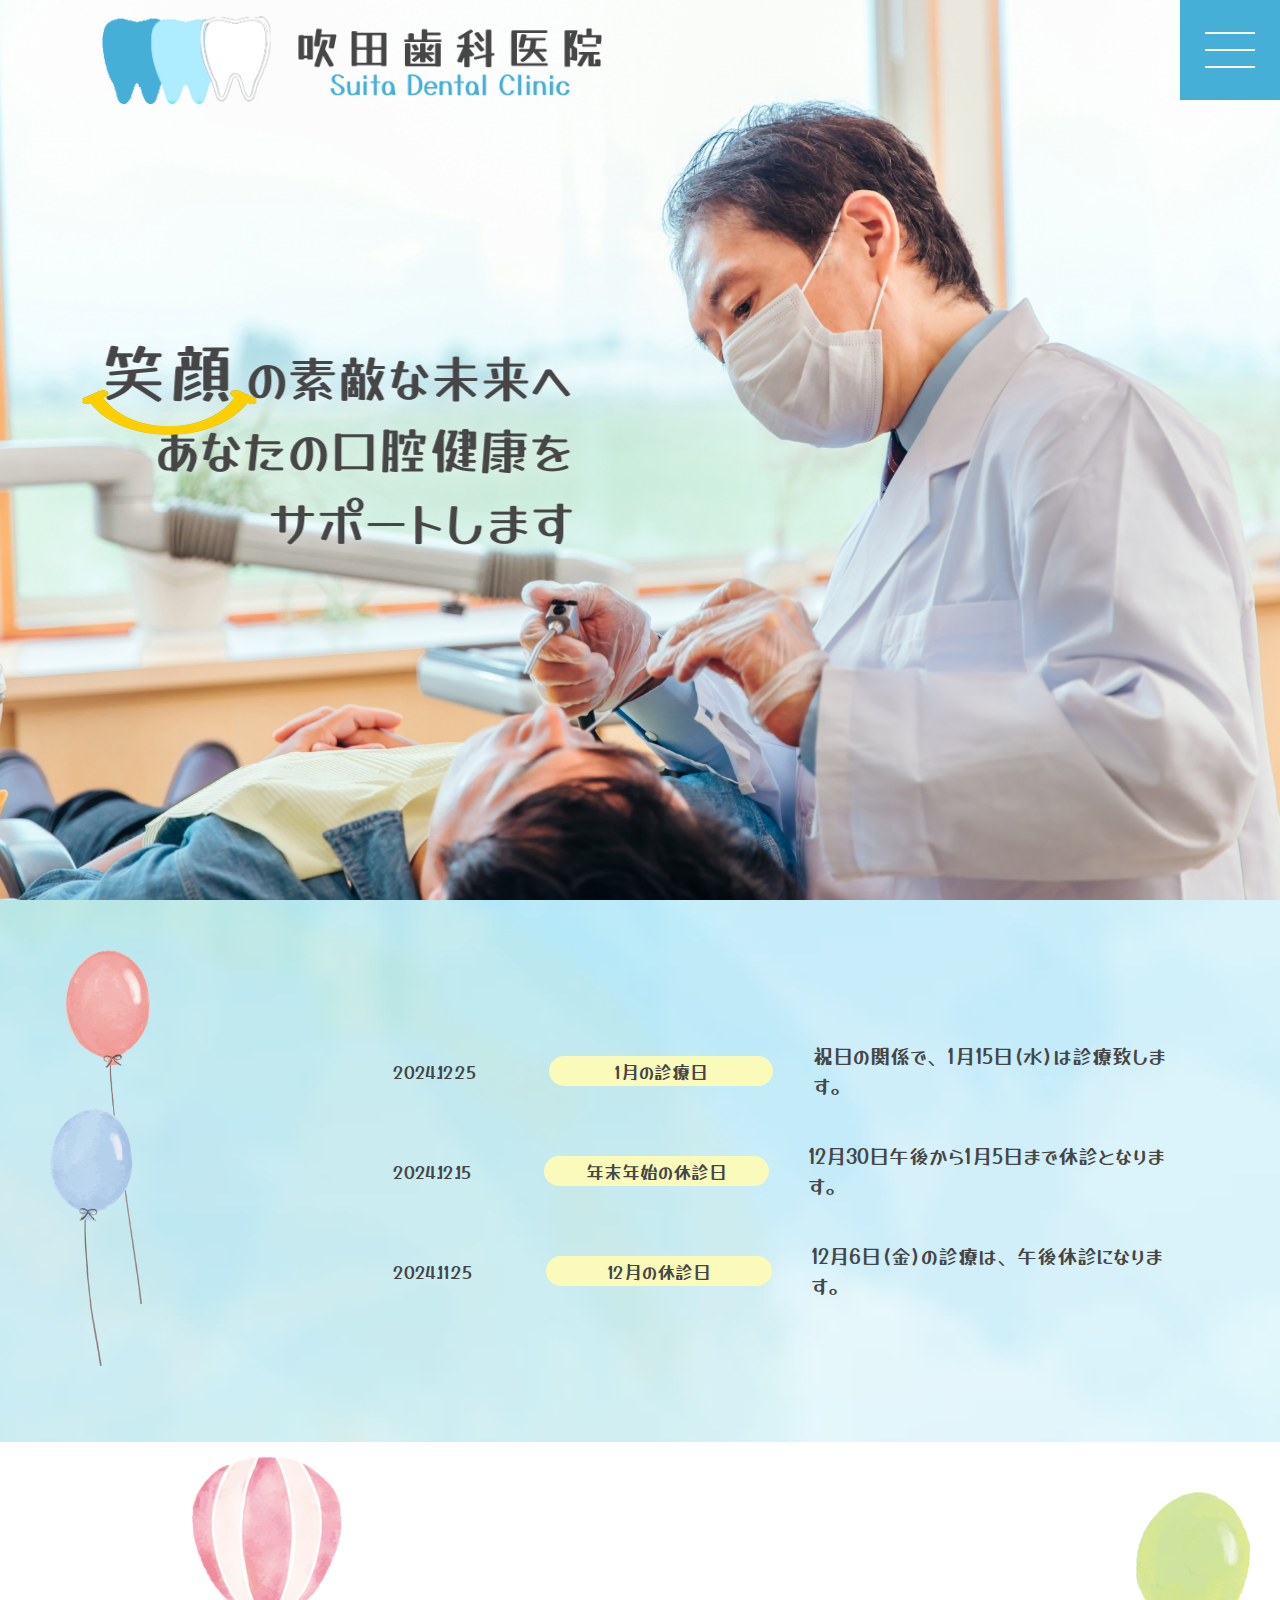
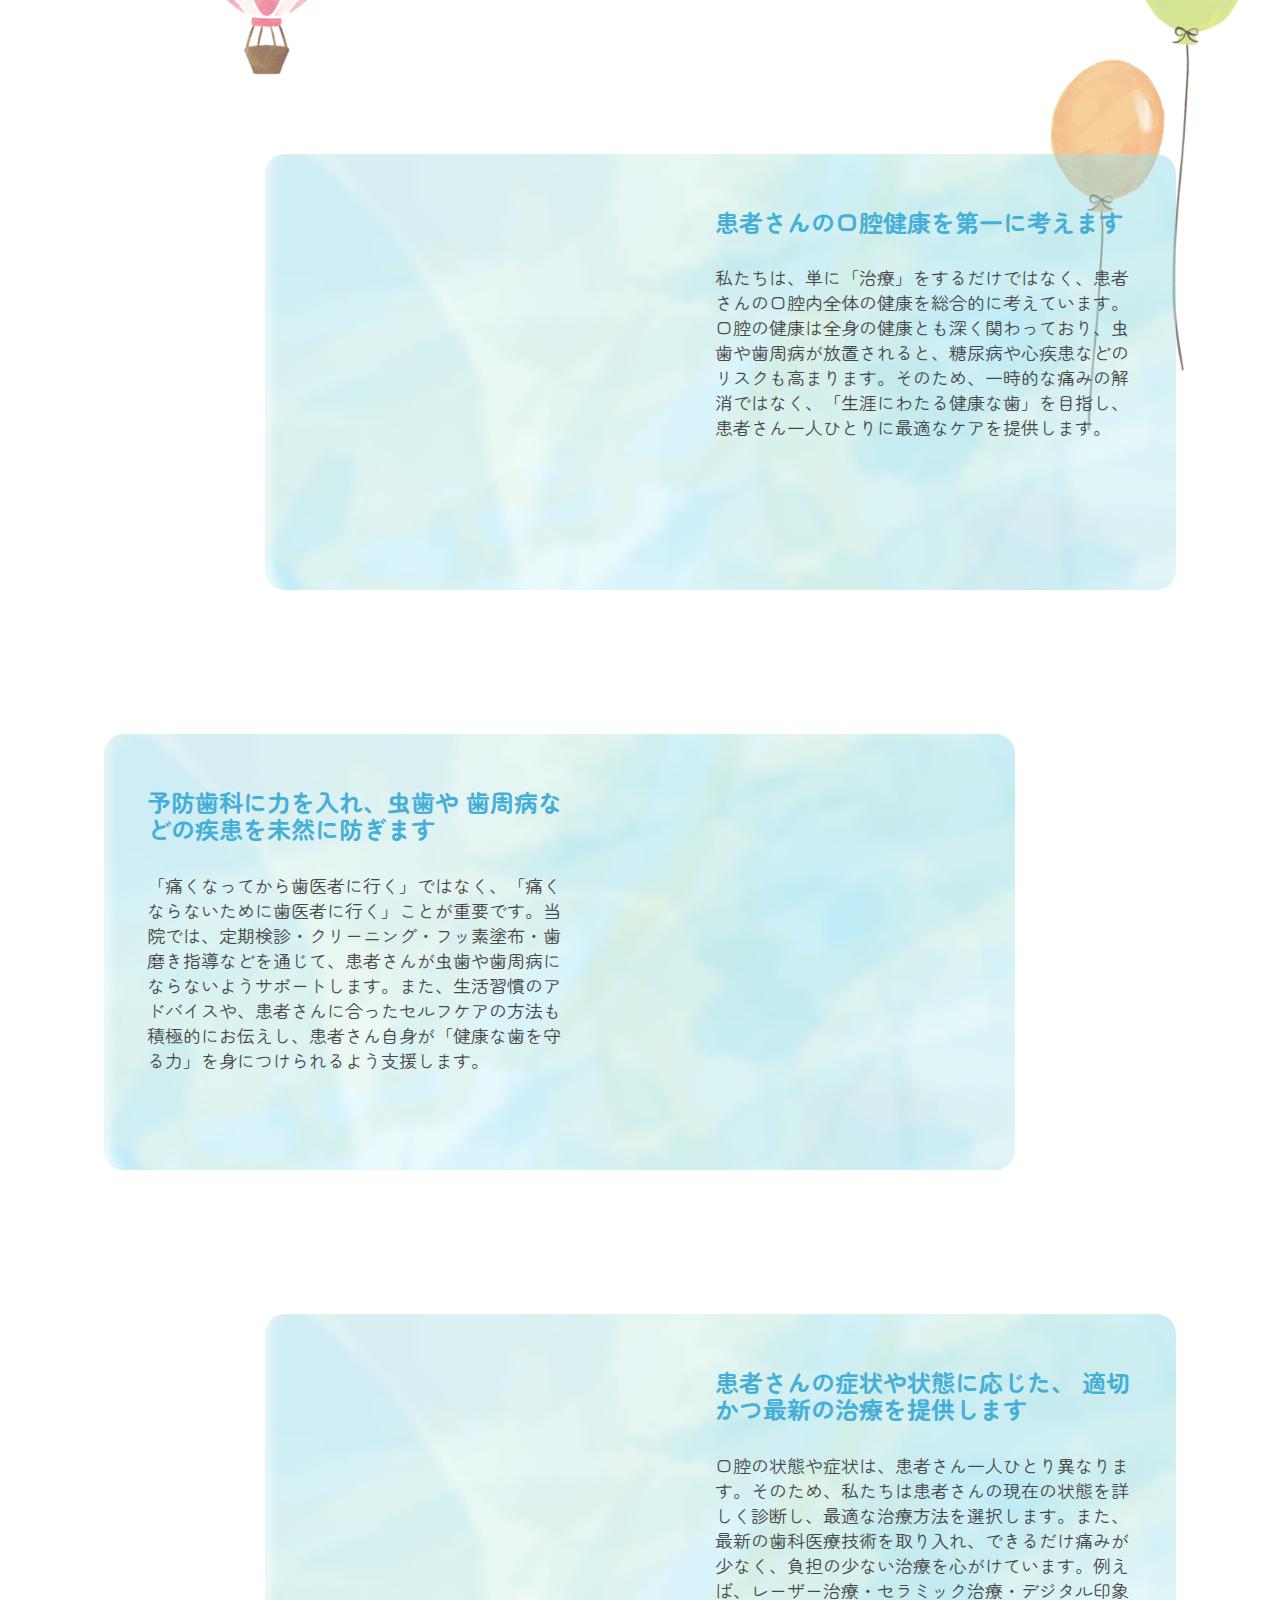
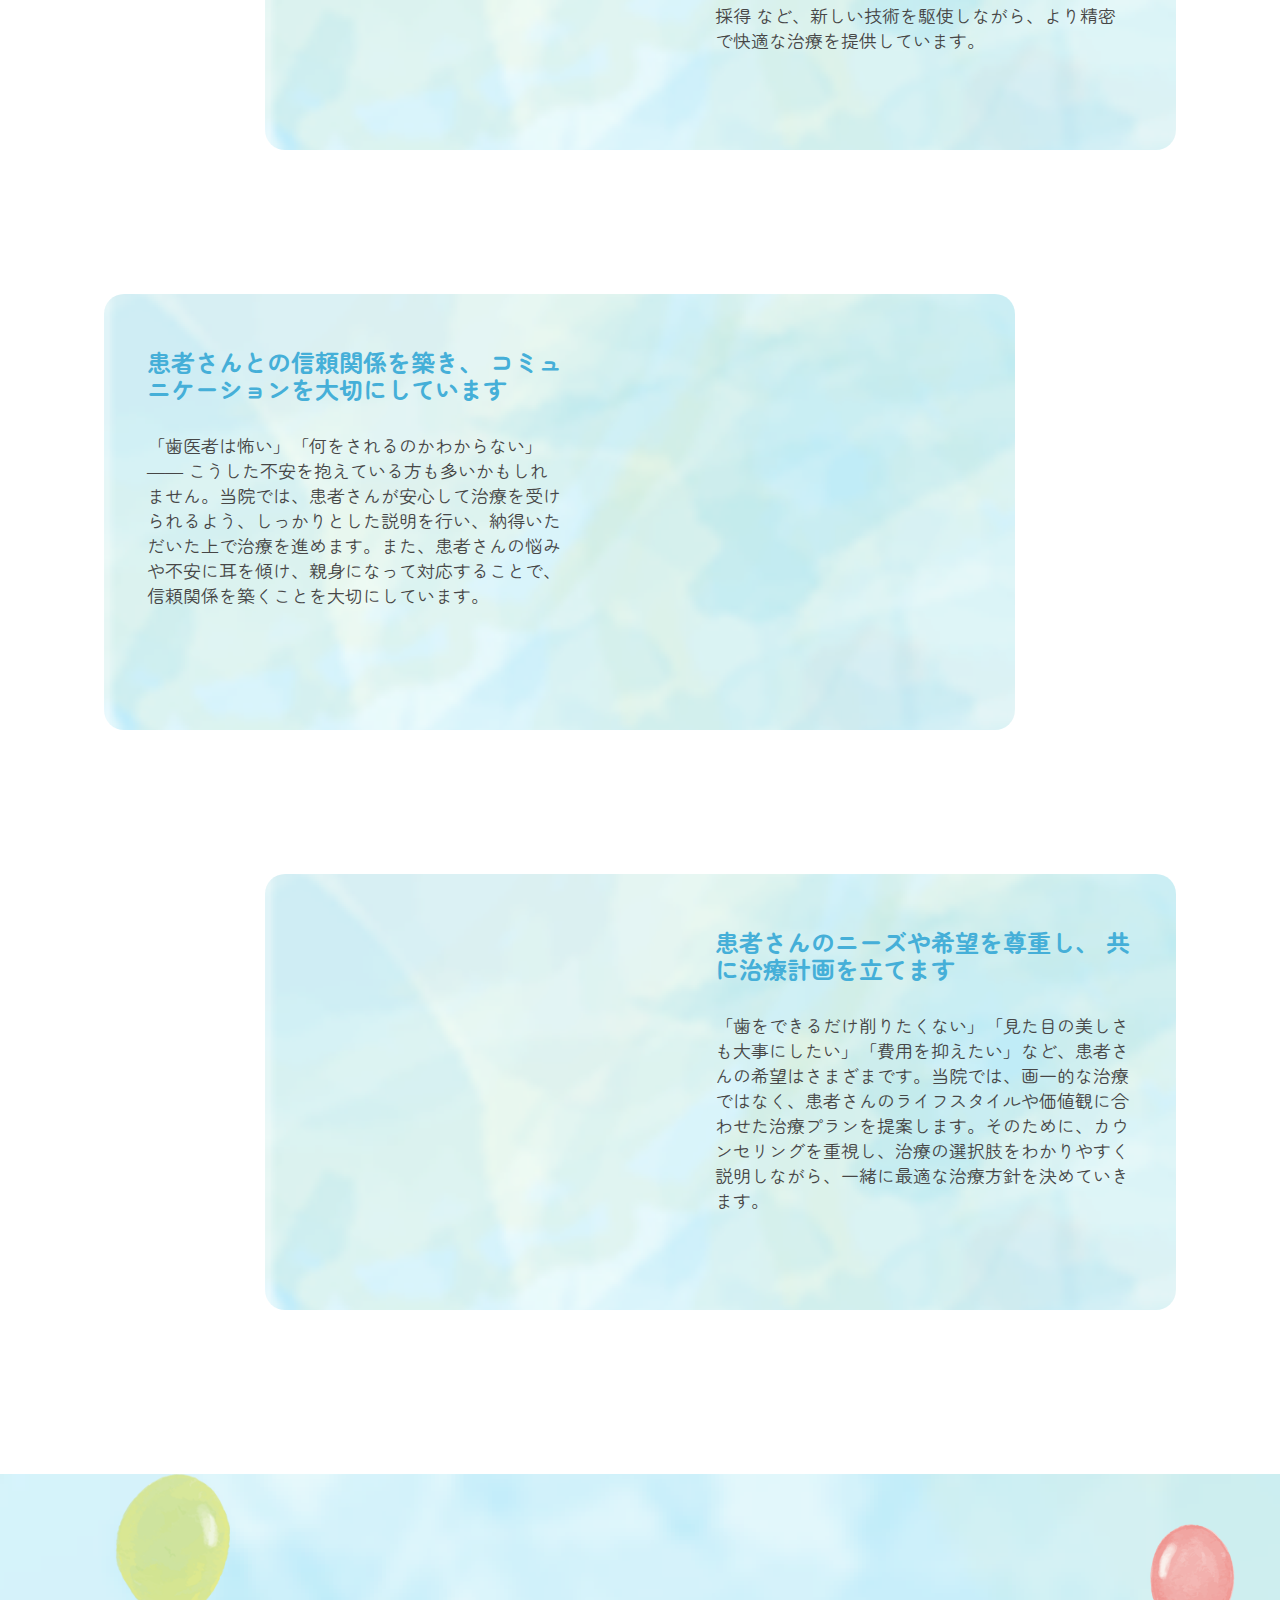
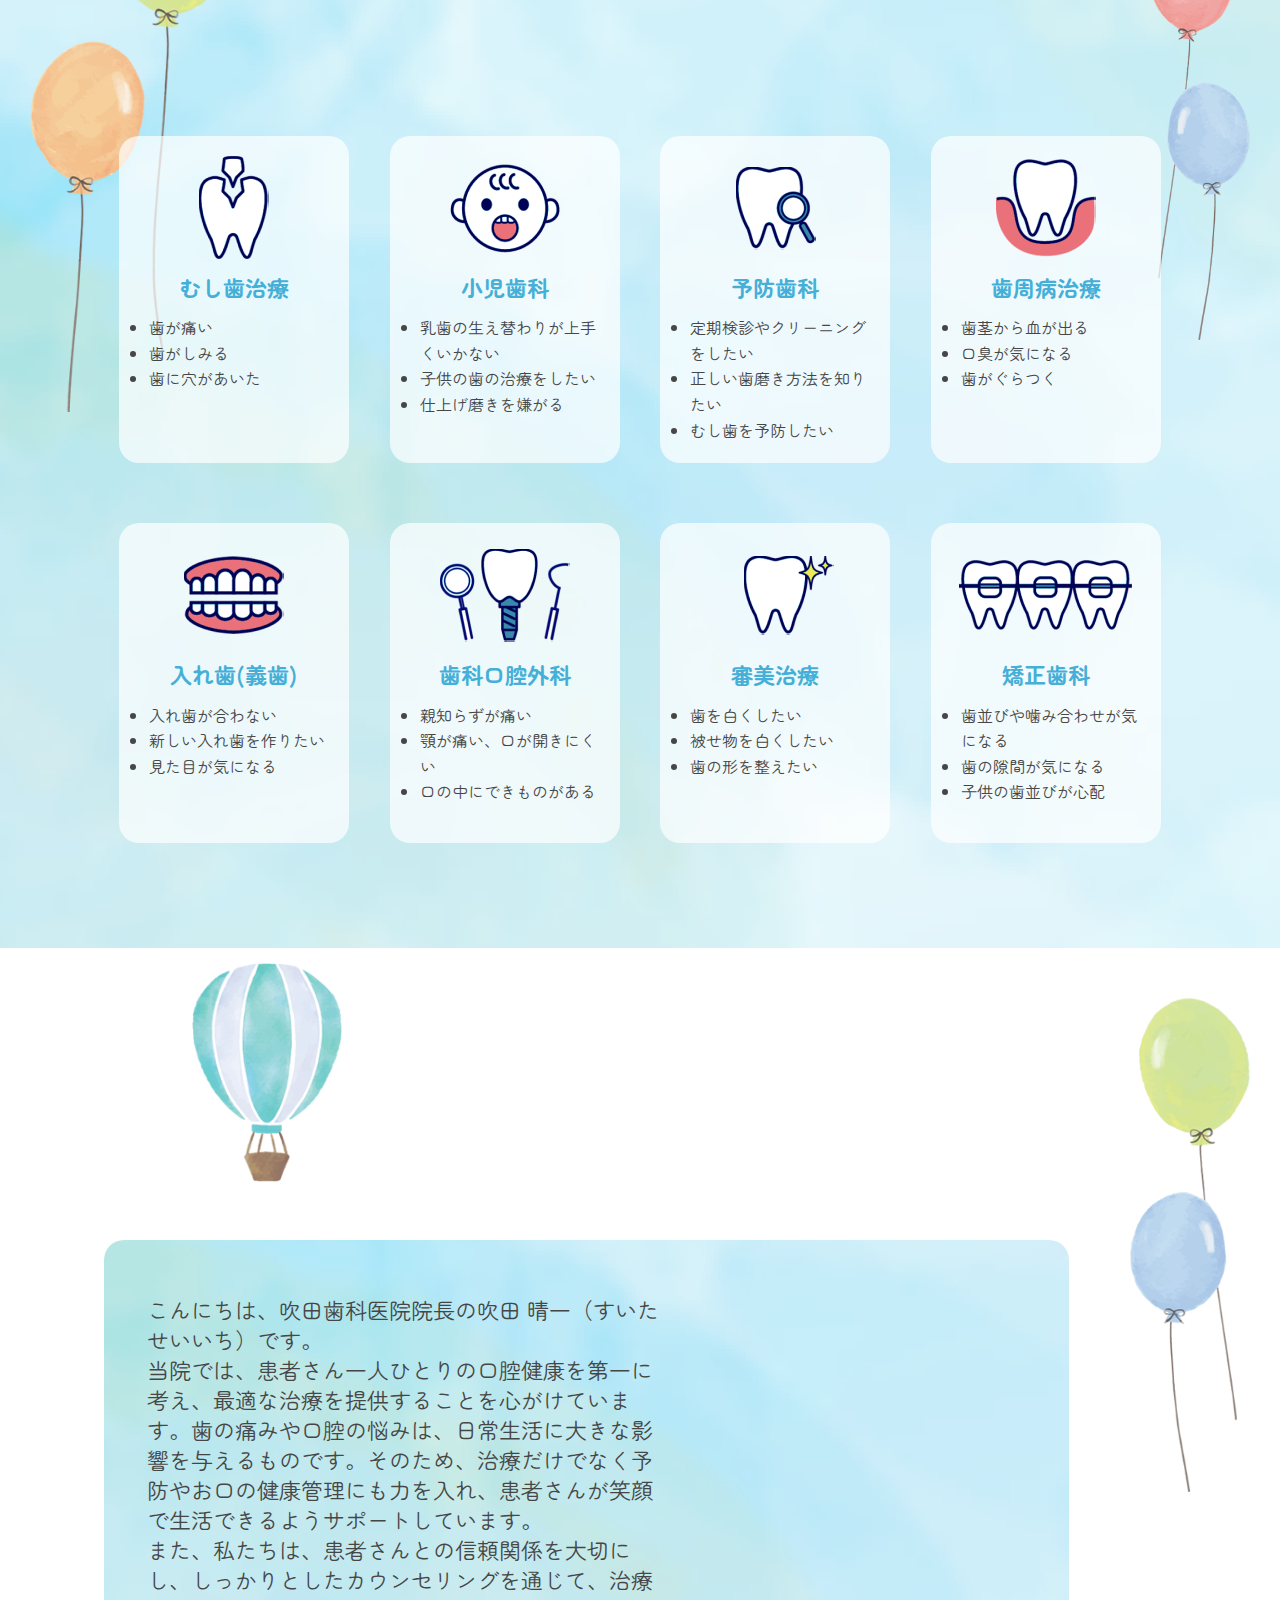
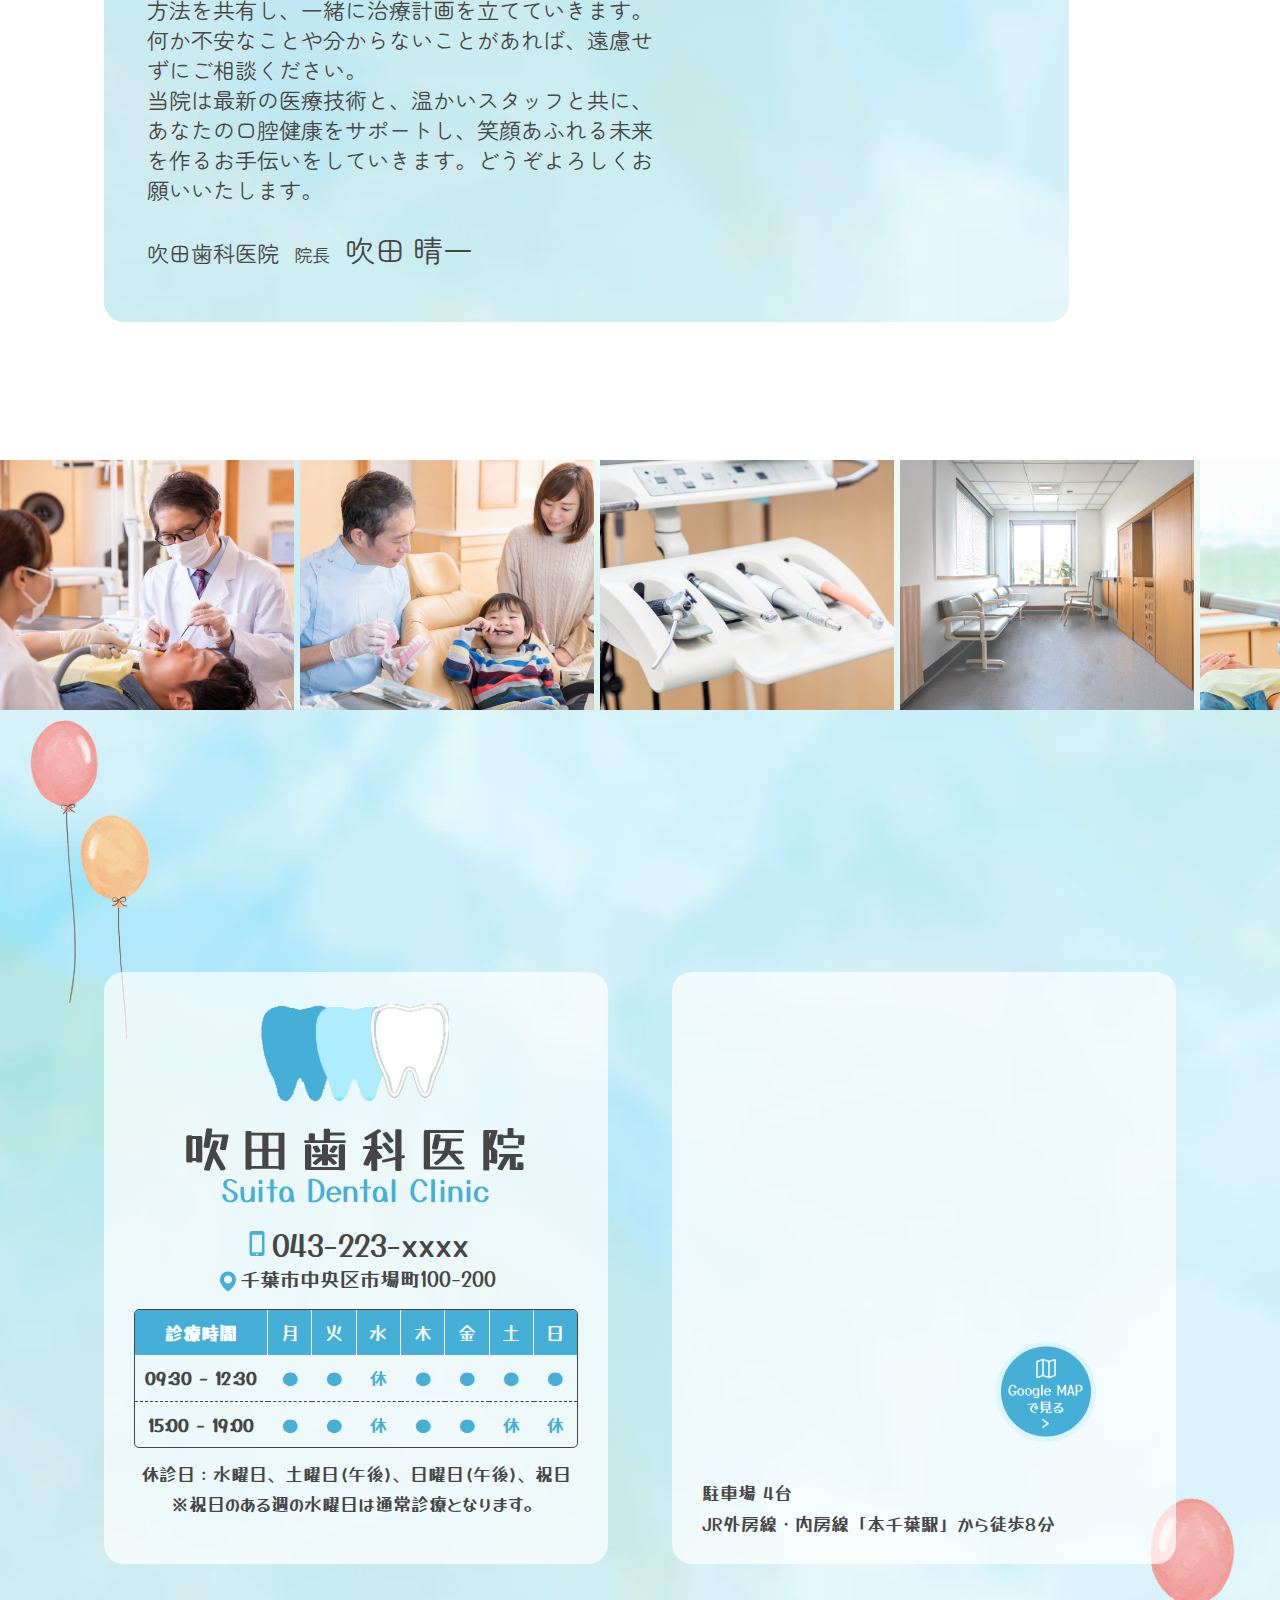
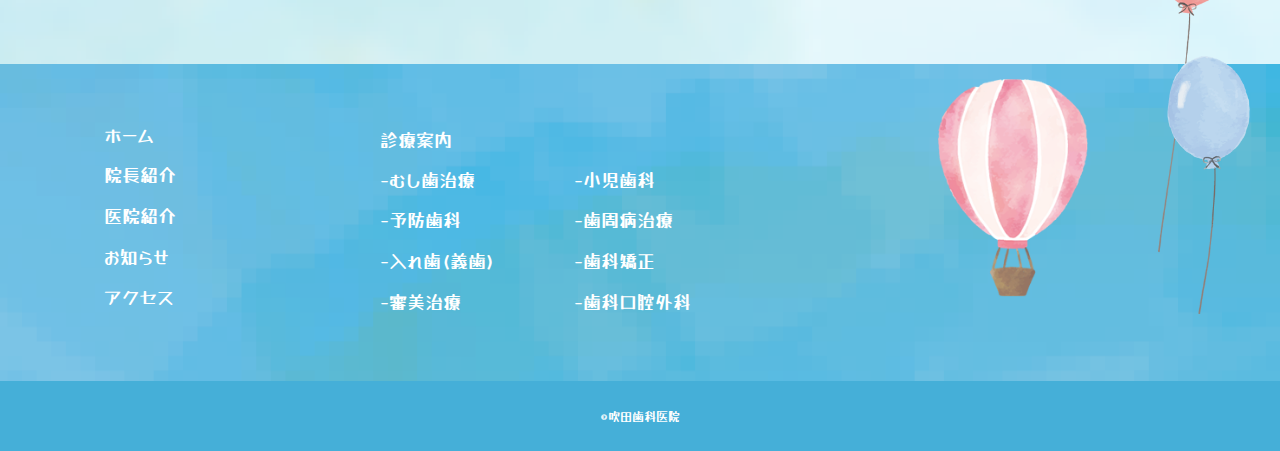
==== commit eed6c2dd: "second add" ====
--- a/suita-dentalclinic_scss/index.html
+++ b/suita-dentalclinic_scss/index.html
@@ -8,12 +8,12 @@
       content="吹田歯科医院は千葉県千葉市中央区にある歯科医院です。皆様の「かかりつけ歯医者」として、患者様に寄り添った治療のご提供、丁寧な治療説明を心掛けております。予防にも力を入れておりますので、歯に関するお悩みをぜひご相談ください。"
     />
     <title>吹田歯科医院</title>
-    <meta name="twitter:card" content="summary" />
+    <!-- <meta name="twitter:card" content="summary" />
     <meta name="twitter:site" content="@nuykmk" />
-    <meta property="og:url" content="ページのURL" />
-    <meta property="og:title" content="ページのタイトル" />
-    <meta property="og:description" content="ページの説明文" />
-    <meta property="og:image" content="画像のURL" />
+    <meta property="og:url" content="http://suita-dental-clinic.nuykmk.com" />
+    <meta property="og:title" content="吹田歯科医院" />
+    <meta property="og:description" content="吹田歯科医院は千葉県千葉市中央区にある歯科医院です。皆様の「かかりつけ歯医者」として、患者様に寄り添った治療のご提供、丁寧な治療説明を心掛けております。予防にも力を入れておりますので、歯に関するお悩みをぜひご相談ください。" />
+    <meta property="og:image" content="画像のURL" /> -->
     <link rel="shortcut icon" href="img/favicon.ico" />
     <link rel="preconnect" href="https://fonts.googleapis.com" />
     <link rel="preconnect" href="https://fonts.gstatic.com" crossorigin />
@@ -32,83 +32,81 @@
         <div class="slide slide__2"></div>
         <div class="slide slide__3"></div>
         <div class="slide slide__4"></div>
-        <!-- ナビゲーションメニュー -->
         <div class="header__nav">
           <h1 class="header__logo">
             <img src="img/mv_logo.png" alt="吹田歯科医院" />
           </h1>
-          <nav class="menu">
-            <button id="menu" class="header__menu">
-              <img src="img/bgi_menu.png" alt="ナビゲーション開く" />
-            </button>
-            <div class="hamburger">
-              <span></span>
-              <span></span>
-              <span></span>
-            </div>
-            <ul class="nav__list">
-              <li>
-                <a href="#header"
-                  >ホーム
-                  <p class="nav__lead">Home</p></a
-                >
-              </li>
-              <li>
-                <a href="#greeting"
-                  >院長紹介
-                  <p class="nav__lead">Doctor</p></a
-                >
-              </li>
-              <li>
-                <a href="#feature"
-                  >医院紹介
-                  <p class="nav__lead">Feature</p></a
-                >
-              </li>
-              <li>
-                <a href="#medical"
-                  >診療案内
-                  <p class="nav__lead">Medical</p></a
-                >
-              </li>
-              <li>
-                <a href="#news"
-                  >お知らせ
-                  <p class="nav__lead">News</p></a
-                >
-              </li>
-              <li>
-                <a href="#access"
-                  >アクセス
-                  <p class="nav__lead">Access</p></a
-                >
-              </li>
-              <li>
-                <a class="nav__tel" href="#access"
-                  ><img
-                    src="img/gridicons_phone_white.png"
-                    alt=""
-                  />043-223-xxxx</a
-                >
-              </li>
-              <li>
-                <a href="#access"
-                  ><img
-                    src="img/bxs_map_white.png"
-                    alt=""
-                  />千葉市中央区市場町100-200</a
-                >
-              </li>
-            </ul>
-          </nav>
-        </div>
-        <h2 class="catchphrase"><img src="img/mv_catchcopy.png" alt="" /></h2>
+        </div>
       </div>
+      <!-- ナビゲーションメニュー -->
+      <h2 class="catchphrase"><img src="img/mv_catchcopy.png" alt="" /></h2>
+
+      <nav class="menu">
+        <button id="menu" class="header__menu">
+          <img src="img/bgi_menu.png" alt="ナビゲーション開く" />
+        </button>
+        <div class="hamburger">
+          <span></span>
+          <span></span>
+          <span></span>
+        </div>
+        <ul class="nav__list">
+          <li>
+            <a href="#header"
+              >ホーム
+              <p class="nav__lead">Home</p></a
+            >
+          </li>
+          <li>
+            <a href="#greeting"
+              >院長紹介
+              <p class="nav__lead">Doctor</p></a
+            >
+          </li>
+          <li>
+            <a href="#feature"
+              >医院紹介
+              <p class="nav__lead">Feature</p></a
+            >
+          </li>
+          <li>
+            <a href="#medical"
+              >診療案内
+              <p class="nav__lead">Medical</p></a
+            >
+          </li>
+          <li>
+            <a href="#news"
+              >お知らせ
+              <p class="nav__lead">News</p></a
+            >
+          </li>
+          <li>
+            <a href="#access"
+              >アクセス
+              <p class="nav__lead">Access</p></a
+            >
+          </li>
+          <li>
+            <a class="nav__tel" href="#access"
+              ><img src="img/gridicons_phone_white.png" alt="" />043-223-xxxx</a
+            >
+          </li>
+          <li>
+            <a href="#access"
+              ><img
+                src="img/bxs_map_white.png"
+                alt=""
+              />千葉市中央区市場町100-200</a
+            >
+          </li>
+        </ul>
+      </nav>
     </header>
     <main class="main">
       <section id="news" class="news">
         <div class="news__contents wrapper flex__item">
-          <div class="news__title scroll_fadeIn slideUp">
+          <div class="title news__title scroll_fadeIn slideUp">
             <h3 class="heading">News</h3>
             <p class="lead">お知らせ</p>
           </div>
@@ -228,8 +226,8 @@
           <img src="img/balloon_4.png" alt="風船" />
         </div>
 
-        <div class="floating">
-          <img src="img/balloon_3.png" alt="風船" />
+        <div class="floating_1">
+          <img src="img/balloon_2.png" alt="風船" />
         </div>
       </section>
       <!-- Medical -->
@@ -391,8 +389,8 @@
           <img src="img/balloon_8.png" alt="風船" />
         </div>
 
-        <div class="floating">
-          <img src="img/balloon_2.png" alt="風船" />
+        <div class="floating_2">
+          <img src="img/balloon_3.png" alt="風船" />
         </div>
       </section>
 
@@ -475,7 +473,7 @@
                           <td>日</td>
                         </tr>
                         <tr>
-                          <th>9:30 - 12:30</th>
+                          <th>09:30 - 12:30</th>
                           <td>●</td>
                           <td>●</td>
                           <td>休</td>
@@ -600,6 +598,10 @@
           </div>
         </div>
       </div>
+      <div class="floating floating_3">
+        <img src="img/balloon_2.png" alt="風船" />
+      </div>
+
       <div class="footer__end">
         <div class="wrapper">
           <p class="copy">&copy;吹田歯科医院</p>
--- a/suita-dentalclinic_scss/css/style.css
+++ b/suita-dentalclinic_scss/css/style.css
@@ -72,11 +72,12 @@
   right: -100%;
   /* right: 0; */
   width: 50%;
-  height: 1200px;
+  height: 100vh;
   background-image: url(../img/bgi_hamburger.png);
   background-repeat: no-repeat;
   text-align: center;
   transition: right 0.3s ease; /* スライドインのアニメーション */
+  overflow: auto;
   z-index: 10000;
 }
 
@@ -104,7 +105,7 @@
 .hamburger span {
   color: #fff;
   display: block;
-  height: 3px;
+  height: 2px;
   width: 100%;
   background-color: #fff;
   margin: 15px 0;
@@ -121,7 +122,7 @@
 }
 
 .hamburger.active span:nth-child(3) {
-  transform: rotate(-45deg) translate(16px, -16px);
+  transform: rotate(-45deg) translate(14px, -14px);
 }
 
 /* メニューリストのスタイル */
@@ -132,41 +133,39 @@
 .nav__list a {
   color: #fff;
   font-family: "Yusei Magic", serif;
-  font-size: 3.2rem;
+  font-size: 2.8rem;
 }
 
 .nav__list li:nth-child(6) p {
-  padding-bottom: 100px;
+  padding-bottom: 50px;
 }
 .nav__list li:nth-child(7) {
   padding-bottom: 25px;
 }
 .nav__list li:nth-child(7) a {
-  font-size: 3.6rem;
+  font-size: 2.8rem;
 }
 .nav__list li:nth-child(8) a {
-  font-size: 2rem;
+  font-size: 1.8rem;
   color: #464646;
+  padding-bottom: 15px;
 }
 
 .nav__lead {
   color: #464646;
   font-size: 1.8rem;
-  padding-top: 5px;
-  padding-bottom: 30px;
+  padding-bottom: 25px;
 }
 
 .nav__list p {
   color: #464646;
   font-size: 1.8rem;
-  /* padding-top: 15px; */
 }
 
 .nav__tel {
   margin: 15px 0;
 }
 
-/* MV */
 .catchphrase {
   position: absolute;
   top: 50%;
@@ -180,7 +179,7 @@
   background-size: cover;
   background-repeat: no-repeat;
   background-position: center top;
-  height: 1200px;
+  height: 100vh;
 }
 
 .slide__2 {
@@ -188,7 +187,7 @@
   background-size: cover;
   background-repeat: no-repeat;
   background-position: 70% top;
-  height: 1200px;
+  height: 100vh;
 }
 
 .slide__3 {
@@ -196,7 +195,7 @@
   background-size: cover;
   background-repeat: no-repeat;
   background-position: center top;
-  height: 1200px;
+  height: 100vh;
 }
 
 .slide__4 {
@@ -204,14 +203,14 @@
   background-size: cover;
   background-repeat: no-repeat;
   background-position: left top;
-  height: 1200px;
+  height: 100vh;
 }
 
 /* mvスライドショー */
 .slideshow__container {
   position: relative;
   width: 100%;
-  height: 1200px;
+  height: 100vh;
   /* max-width: 1100px; */
   margin: auto;
   overflow: hidden;
@@ -222,7 +221,7 @@
   top: 0;
   left: 0;
   width: 100%;
-  height: 1200px;
+  height: 100vh;
   opacity: 0;
   visibility: visible; /* 常に表示状態（opacityで表示・非表示を制御） */
   transition: opacity 2s ease-in-out; /* opacity の遷移 */
@@ -234,7 +233,6 @@
   transition: opacity 2s ease-in-out; /* 透明度の遷移 */
 }
 
-/* NEWS */
 .news {
   background-image: url(../img/bgi_suisai2.png);
   background-repeat: no-repeat;
@@ -279,30 +277,27 @@
   font-size: 1.8rem;
   font-style: normal;
   background-color: #fafabb;
-  width: 180px;
+  width: 240px;
   padding: 5px 5px;
   border-radius: 20px;
-  /* margin: 0 10%; */
+  margin-left: 5%;
   text-align: center;
 }
 .news__list p {
   font-size: 2rem;
 }
 
-/* Feature */
 .feature {
   position: relative;
   z-index: 5;
+  margin-bottom: 100px;
 }
 
 .feature__item {
   display: flex;
   position: relative;
   margin-bottom: 30px;
-  min-height: 550px;
-}
-.feature__item:nth-child(2) {
-  margin-bottom: 50px;
+  height: 550px;
 }
 
 .feature__item--right {
@@ -317,7 +312,6 @@
 }
 
 .item__text {
-  /* color: #464646; */
   font-size: 1.8rem;
   line-height: 2.5rem;
 }
@@ -336,10 +330,6 @@
   z-index: 5;
 }
 
-.box {
-  z-index: 5;
-}
-
 .feature__box--right {
   padding: 5% 42% 5% 4%;
   left: 0;
@@ -359,7 +349,6 @@
   position: relative;
 }
 
-/* Medical */
 .medical__item__title {
   color: #45afd8;
   font-size: 2.2rem;
@@ -368,7 +357,6 @@
 }
 
 .medical__item__text {
-  /* color: #464646; */
   font-size: 1.6rem;
   display: flex;
   justify-content: left;
@@ -385,7 +373,7 @@
 .medical__list {
   display: flex;
   flex-wrap: wrap;
-  justify-content: space-between;
+  justify-content: space-around;
   text-align: center;
   gap: 60px 1%;
   padding-bottom: 105px;
@@ -397,8 +385,6 @@
   background-color: rgba(255, 255, 255, 0.7);
   border-radius: 20px;
   width: 230px;
-  /* min-width: 100px;
-  max-width: 250px; */
   min-height: 320px;
   padding: 20px 15px;
 }
@@ -412,14 +398,13 @@
 
 .greeting {
   position: relative;
+  margin-bottom: 50px;
 }
 
 .greeting__item {
-  display: flex;
   position: relative;
   z-index: 5;
-  margin-bottom: 20px;
-  min-height: 900px;
+  min-height: 800px;
 }
 
 .greeting__textbox {
@@ -523,6 +508,8 @@
   border-radius: 20px;
   padding: 30px;
   width: 47%;
+  position: relative;
+  z-index: 8;
 }
 
 .access__item__left .access__logo img {
@@ -584,10 +571,6 @@
   padding-top: 10px;
 }
 
-.access__item__right {
-  position: relative;
-  z-index: 8;
-}
 .access__item__right .access__mapArea {
   position: relative;
 }
@@ -617,6 +600,7 @@
 .footer {
   font-family: "Yusei Magic", serif;
   color: #fff;
+  position: relative;
 }
 .footer .footer__nav {
   font-size: 1.8rem;
@@ -627,14 +611,13 @@
 }
 .footer .footer__end {
   background-color: #45afd8;
-  font-size: 1.4rem;
+  font-size: 1.2rem;
   text-align: center;
-  padding: 30px 0;
+  padding: 20px 0;
 }
 
 .footer__flex__item {
   justify-content: space-around;
-  align-items: center;
 }
 
 .footer__nav__left {
@@ -747,7 +730,7 @@
     opacity: 0;
   }
 }
-.balloon_1 {
+.balloon_1 img {
   position: absolute;
   width: 100px;
   top: 50px;
@@ -788,7 +771,7 @@
   position: absolute;
   top: 50px;
   right: 30px;
-  z-index: 6;
+  z-index: 2;
   animation: 30s floatUpBottom 1.5s ease-in-out infinite;
 }
 
@@ -797,16 +780,16 @@
   position: absolute;
   top: 10px;
   left: 30px;
-  z-index: 6;
+  z-index: 2;
   animation: 25s floatUpMiddle 1s ease-in-out infinite;
 }
 
 .balloon_7 {
   width: 100px;
   position: absolute;
-  bottom: -350px;
+  bottom: -250px;
   right: 30px;
-  z-index: 6;
+  z-index: 2;
   animation: 30s floatUpBottom 1.5s ease-in-out infinite;
 }
 
@@ -821,11 +804,561 @@
     transform: translateY(0);
   }
 }
-.floating {
+.floating_1 {
   animation: float 3s ease-in-out infinite;
   position: absolute;
   top: 15px;
   left: 15%;
   width: 150px;
   z-index: 2;
+}
+
+.floating_2 {
+  animation: float 3s ease-in-out infinite;
+  position: absolute;
+  top: 15px;
+  left: 15%;
+  width: 150px;
+  z-index: 2;
+}
+
+.floating_3 {
+  animation: float 3s ease-in-out infinite;
+  position: absolute;
+  top: 15px;
+  right: 15%;
+  width: 150px;
+  z-index: 2;
+}
+
+@media screen and (max-width: 1000px) {
+  .wrapper {
+    padding: 0 10%;
+  }
+  .menu .header__menu {
+    width: 90px;
+  }
+  .menu .hamburger {
+    top: 10px;
+    right: 20px;
+  }
+  .catchphrase {
+    width: 50%;
+    top: 50%;
+    left: 5%;
+    transform: translate(-5%, -50%);
+  }
+  .news__contents {
+    padding-top: 140px;
+    padding-bottom: 140px;
+  }
+  .feature__item {
+    margin-bottom: 30px;
+    height: 550px;
+  }
+  .feature__item .feature__box {
+    height: 470px;
+  }
+  .greeting__item {
+    height: 920px;
+  }
+  .access__flex {
+    flex-direction: column;
+  }
+  .access__flex .access__item__left,
+  .access__flex .access__item__right {
+    width: 90%;
+    margin: 0 auto;
+    position: relative;
+    z-index: 8;
+  }
+  .access__flex .access__item__left {
+    margin-bottom: 50px;
+  }
+  .footer__nav__medical__list > li {
+    min-width: calc((100% - 150px) / 2);
+    margin-bottom: 10px;
+  }
+  .footer__nav__medical_item {
+    width: 75%;
+  }
+  .footer__nav__medical__list {
+    gap: 10px 40px;
+  }
+  .floating_1 {
+    top: 30px;
+    left: 10%;
+    width: 120px;
+  }
+  .floating_2 {
+    top: 30px;
+    left: 10%;
+    width: 120px;
+  }
+  .balloon_2 {
+    width: 180px;
+  }
+  .balloon_3 {
+    width: 180px;
+  }
+  .balloon_5 {
+    width: 100px;
+  }
+}
+@media screen and (max-width: 900px) {
+  .wrapper {
+    padding: 0 8%;
+  }
+  .title {
+    padding-top: 50px;
+    padding-bottom: 50px;
+  }
+  .title .heading {
+    font-size: 6.4rem;
+  }
+  .title .lead {
+    font-size: 2rem;
+  }
+  .item__title {
+    font-size: 2.2rem;
+  }
+  .header__logo {
+    padding-left: 5%;
+    width: 70%;
+  }
+  .news__contents {
+    padding-top: 0;
+    padding-bottom: 70px;
+    flex-direction: column;
+  }
+  .news__contents .news__list {
+    width: 100%;
+  }
+  .news__contents .news__list li {
+    gap: 10% 5%;
+    padding-bottom: 25px;
+  }
+  .news__contents .news__list li:last-child {
+    padding-bottom: 0;
+  }
+  .news__contents .news__list em {
+    font-size: 1.6rem;
+    width: 200px;
+    padding: 12px 5px;
+    border-radius: 20px;
+  }
+  .news__contents .news__list .news__text {
+    font-size: 1.8rem;
+  }
+  .feature__item {
+    flex-direction: column;
+    height: 700px;
+    margin-bottom: 50px;
+  }
+  .feature__item .feature__img {
+    width: 80%;
+  }
+  .feature__item .feature__box {
+    width: 90%;
+    padding: 25% 5% 4% 5%;
+    top: 230px;
+  }
+  .feature__item--right .feature__img {
+    margin-left: auto;
+  }
+  .greeting__item {
+    flex-direction: column-reverse;
+    height: 1150px;
+  }
+  .greeting__item .greeting__img {
+    width: 80%;
+    margin: 0 auto;
+  }
+  .greeting__item .greeting__img img {
+    height: 500px;
+  }
+  .greeting__item .greeting__textbox {
+    width: 100%;
+    padding: 35% 5% 5% 5%;
+    left: 0;
+    top: 350px;
+  }
+  .greeting__item .greeting__textbox .greeting__text {
+    font-size: 2rem;
+  }
+  .scroll__item {
+    width: 250px;
+  }
+  .scroll__item img {
+    height: 225px;
+  }
+  .footer__nav__medical_item {
+    width: 100%;
+  }
+  .balloon_7 {
+    bottom: -150px;
+  }
+  .floating_3 {
+    top: 100px;
+    right: 5%;
+    width: 120px;
+  }
+}
+@media screen and (max-width: 600px) {
+  .wrapper {
+    padding: 0 3%;
+  }
+  .title .heading {
+    font-size: clamp(2.2rem, 14.9vw, 6rem);
+  }
+  .title .lead {
+    font-size: clamp(1rem, 4.9vw, 2rem);
+  }
+  .item__title {
+    font-size: 1.8rem;
+  }
+  .item__text {
+    font-size: 1.6rem;
+  }
+  .header__logo {
+    padding-left: 5%;
+    padding-top: 10px;
+    width: 55%;
+  }
+  .menu {
+    width: 100%;
+  }
+  .menu .header__menu {
+    width: 55px;
+  }
+  .menu .hamburger {
+    top: 6px;
+    right: 0;
+  }
+  .menu .hamburger span {
+    width: 55%;
+    margin: 9px 8px;
+    height: 2px;
+  }
+  .menu .hamburger.active span:nth-child(1) {
+    transform: rotate(45deg) translate(8px, 8px);
+  }
+  .menu .hamburger.active span:nth-child(3) {
+    transform: rotate(-45deg) translate(8px, -8px);
+  }
+  .header__nav {
+    height: 65px;
+  }
+  .nav__lead {
+    padding-top: 0;
+    padding-bottom: 15px;
+  }
+  .nav__list a {
+    font-size: 2.2rem;
+  }
+  .nav__list li:nth-child(6) p {
+    padding-bottom: 30px;
+  }
+  .nav__list li:nth-child(7) a {
+    font-size: 2.2rem;
+    padding-bottom: 15px;
+  }
+  .nav__list li:nth-child(7) a img {
+    width: 25px;
+  }
+  .nav__list li:nth-child(8) a {
+    font-size: 1.4rem;
+  }
+  .nav__list li:nth-child(8) a img {
+    width: 18px;
+  }
+  .nav__list p {
+    font-size: 1.4rem;
+  }
+  .catchphrase {
+    width: 60%;
+    top: 55%;
+    left: 50%;
+    transform: translate(-50%, -55%);
+  }
+  .slide__1 {
+    background-position: center top;
+  }
+  .slide__2 {
+    background-position: 50% top;
+  }
+  .slide__3 {
+    background-position: center top;
+  }
+  .slide__4 {
+    background-position: 20% top;
+  }
+  .news__contents {
+    padding-top: 0;
+    padding-bottom: 70px;
+    flex-direction: column;
+  }
+  .news__contents .news__list li {
+    flex-wrap: wrap;
+    justify-content: space-around;
+  }
+  .news__contents .news__list em {
+    width: 180px;
+    font-size: 1.4rem;
+    margin-left: 0;
+    padding: 8px 5px;
+  }
+  .feature__item {
+    flex-direction: column;
+    height: 600px;
+    margin-bottom: 50px;
+  }
+  .feature__item .feature__img {
+    width: 80%;
+    margin: 0 auto;
+  }
+  .feature__item .feature__box {
+    width: 100%;
+    padding: 35% 5% 4% 5%;
+    top: 120px;
+  }
+  .medical__list {
+    gap: 30px 1%;
+    padding-bottom: 85px;
+  }
+  .medical__list .medical__item {
+    width: 170px;
+    min-height: 280px;
+    padding: 15px 10px;
+  }
+  .medical__list .medical__item .medical__item__img {
+    width: 75%;
+    margin: 0 auto;
+  }
+  .medical__list .medical__item .medical__item__title {
+    font-size: 1.8rem;
+    padding: 15px 0;
+  }
+  .medical__list .medical__item .medical__item__text {
+    font-size: 1.4rem;
+  }
+  .greeting__item {
+    height: 1100px;
+  }
+  .greeting__item .greeting__img {
+    width: 80%;
+    margin: 0 auto;
+  }
+  .greeting__item .greeting__img img {
+    height: 400px;
+  }
+  .greeting__item .greeting__textbox {
+    width: 100%;
+    padding: 35% 5% 5% 5%;
+    left: 0;
+    top: 300px;
+  }
+  .greeting__item .greeting__textbox .greeting__text {
+    font-size: 1.6rem;
+  }
+  .greeting__item .greeting__textbox .greeting__name {
+    font-size: 2.2rem;
+  }
+  .greeting__item .greeting__textbox .greeting__name .greeting__name__clinic {
+    font-size: 1.6rem;
+    padding-right: 15px;
+  }
+  .greeting__item .greeting__textbox .greeting__name .greeting__name__carr {
+    font-size: 1.4rem;
+    padding-right: 15px;
+  }
+  .scroll__item {
+    width: 150px;
+  }
+  .scroll__item img {
+    height: 125px;
+  }
+  .access__item__left {
+    padding: 7%;
+  }
+  .access__item__left .access__logo {
+    width: 60%;
+    margin: 0 auto;
+  }
+  .access__item__left .access__address .tel {
+    font-size: 2.2rem;
+  }
+  .access__item__left .access__address .address {
+    font-size: 1.8rem;
+  }
+  .access__item__left .schedule__note {
+    font-size: 1.4rem;
+    letter-spacing: -0.1rem;
+  }
+  .access__item__left .schedule__table {
+    font-size: 1.6rem;
+  }
+  .access__item__left .schedule__table th {
+    width: 23%;
+    padding: 10px 3px;
+  }
+  .access__item__left .schedule__table tr:nth-child(2) td {
+    padding: 20px 0;
+  }
+  .access__item__left .schedule__table tr:nth-child(3) td {
+    padding: 20px 0;
+  }
+  .access__item__left .schedule__table td {
+    width: 11%;
+  }
+  .access__item__right {
+    padding: 7%;
+  }
+  .access__item__right .access__guide {
+    font-size: 1.6rem;
+    padding-top: 20px;
+  }
+  .footer .footer__nav {
+    font-size: 1.6rem;
+  }
+  .footer__flex__item {
+    flex-direction: column;
+  }
+  .footer__flex__item .footer__nav__left {
+    width: 100%;
+    margin-bottom: 20px;
+    text-align: left;
+  }
+  .footer__flex__item .footer__nav__medical {
+    width: 100%;
+    margin-bottom: 0;
+    flex-direction: column;
+  }
+  .footer__flex__item .footer__nav__medical .footer__nav__medical_item {
+    padding-left: 0;
+  }
+  .footer__flex__item .footer__nav__medical__list {
+    width: 100%;
+    padding-left: 15px;
+    gap: 10px 50px;
+  }
+  .footer__flex__item .footer__nav__medical__list li {
+    min-width: calc((100% - 80px) / 2);
+  }
+  .floating_1 {
+    top: 40px;
+    left: 8%;
+    width: 80px;
+  }
+  .floating_2 {
+    top: 40px;
+    left: 8%;
+    width: 80px;
+  }
+  .floating_3 {
+    top: 70px;
+    right: 25%;
+    width: 105px;
+  }
+  .balloon_1 img {
+    width: 50px;
+    animation: 20s floatUpTop 1s ease-in-out infinite;
+  }
+  .balloon_2 {
+    width: 80px;
+    animation: 25s floatUpMiddle 0.5s ease-in-out infinite;
+  }
+  .balloon_3 {
+    width: 80px;
+    animation: 30s floatUpBottom 1.5s ease-in-out infinite;
+  }
+  .balloon_4 {
+    width: 50px;
+    animation: 40s floatUpBottom 2s ease-in-out infinite;
+  }
+  .balloon_5 {
+    width: 70px;
+    animation: 40s floatUpBottom 2.5s ease-in-out infinite;
+  }
+  .balloon_6 {
+    width: 70px;
+    animation: 35s floatUpMiddle 2s ease-in-out infinite;
+  }
+  .balloon_7 {
+    width: 70px;
+    animation: 40s floatUpBottom 3.5s ease-in-out infinite;
+  }
+}
+@media screen and (max-width: 431px) {
+  .access__item__left .schedule__table {
+    font-size: 1.2rem;
+    line-height: 1.4rem;
+  }
+  .access__item__left .schedule__table tr:nth-child(2) td {
+    padding: 10px 0;
+  }
+  .access__item__left .schedule__table tr:nth-child(2) th {
+    padding: 5px 3px;
+  }
+  .access__item__left .schedule__table tr:nth-child(3) td {
+    padding: 10px 0;
+  }
+  .access__item__left .schedule__table tr:nth-child(3) th {
+    padding: 5px 3px;
+  }
+}
+@media screen and (max-width: 340px) {
+  .title {
+    padding-top: 30px;
+    padding-bottom: 30px;
+  }
+  .news__contents .news__list em {
+    width: 190px;
+    margin-top: 10px;
+  }
+  .feature__item {
+    height: 650px;
+  }
+  .feature__item .feature__box {
+    top: 100px;
+    max-height: 700px;
+    height: 550px;
+  }
+  .feature__item .feature__img {
+    width: 90%;
+  }
+  .medical__list .medical__item {
+    width: 200px;
+  }
+  .greeting__item {
+    height: 1120px;
+  }
+  .greeting__item .greeting__img img {
+    height: 300px;
+  }
+  .greeting__item .greeting__textbox {
+    top: 220px;
+  }
+  .access__item__left .schedule__table {
+    font-size: 1rem;
+  }
+  .access__item__right .access__guide {
+    font-size: 1.4rem;
+  }
+  .footer__flex__item .footer__nav__medical__list {
+    gap: 10px 30px;
+  }
+  .footer__flex__item .footer__nav__medical__list li {
+    min-width: calc((100% - 50px) / 2);
+  }
+  .floating_1 {
+    top: 10px;
+    left: 8%;
+    width: 70px;
+  }
+  .floating_2 {
+    top: 10px;
+    left: 8%;
+    width: 70px;
+  }
 }/*# sourceMappingURL=style.css.map */